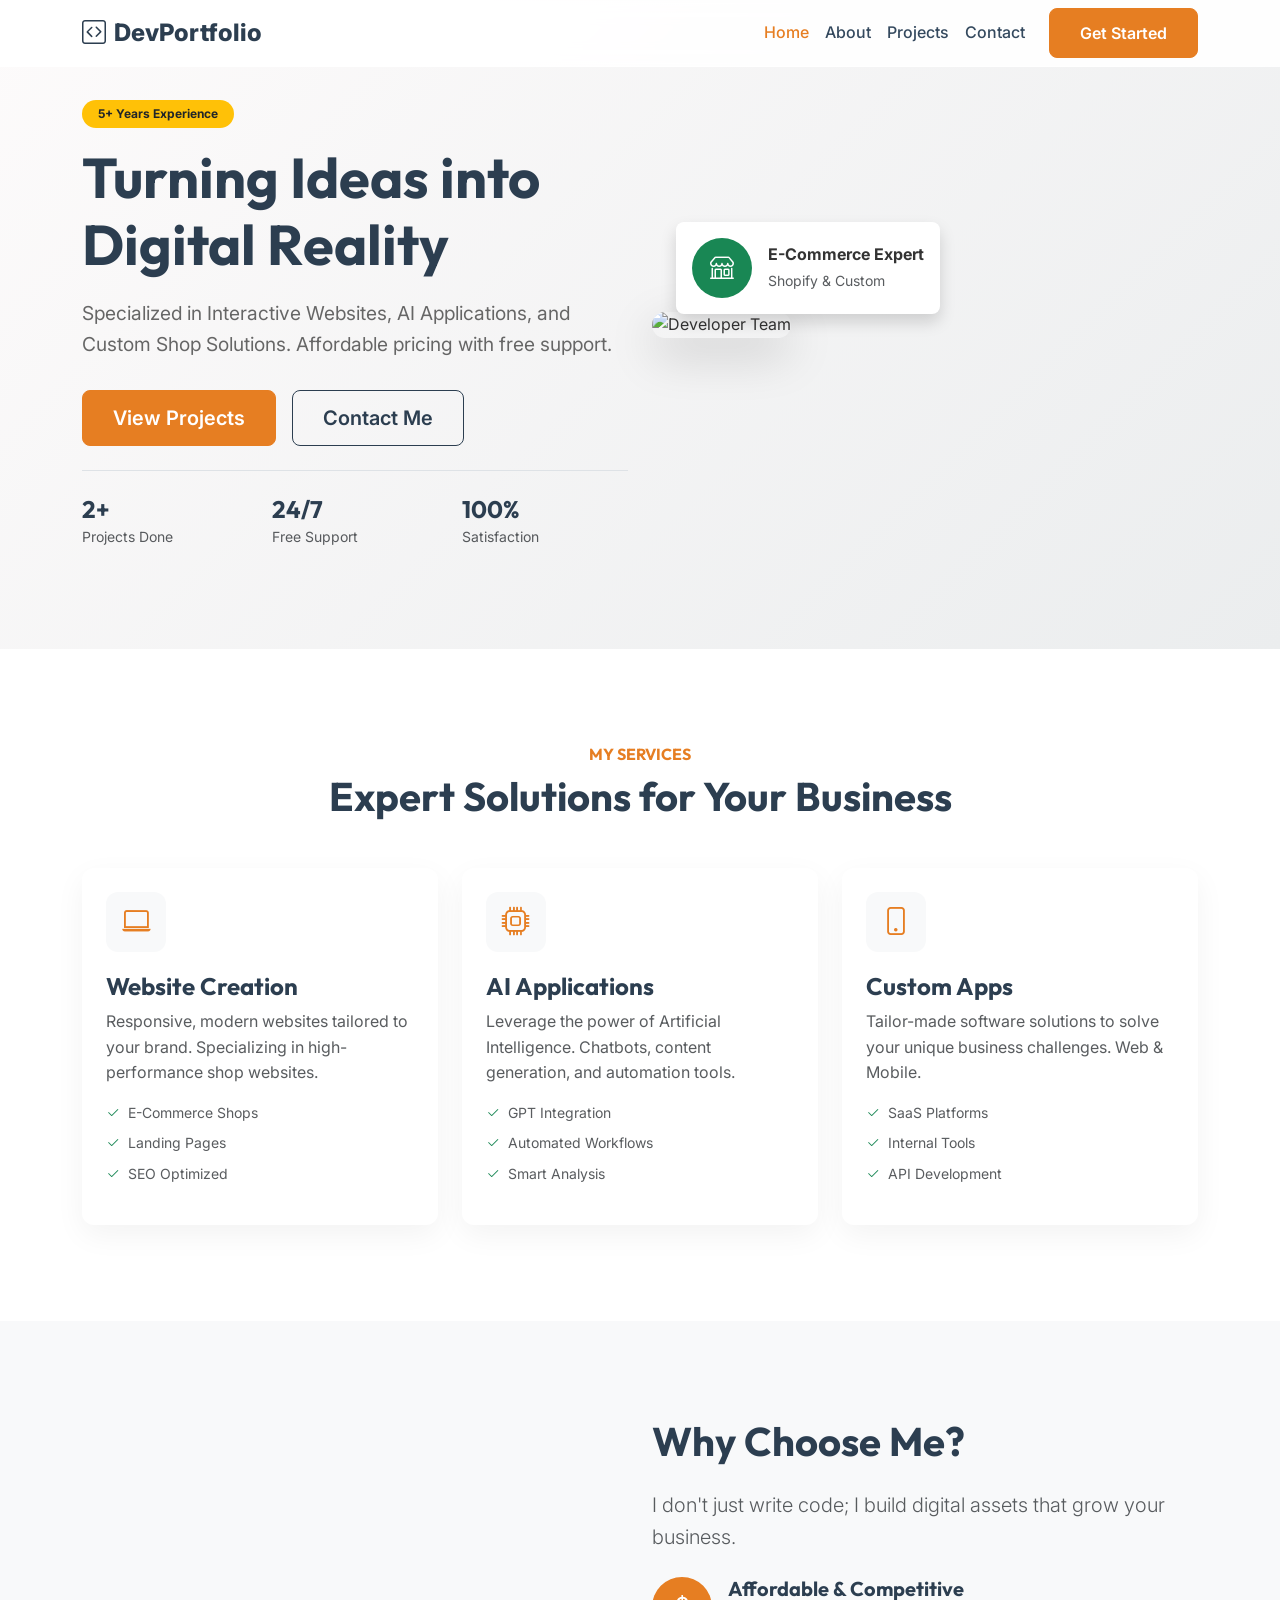
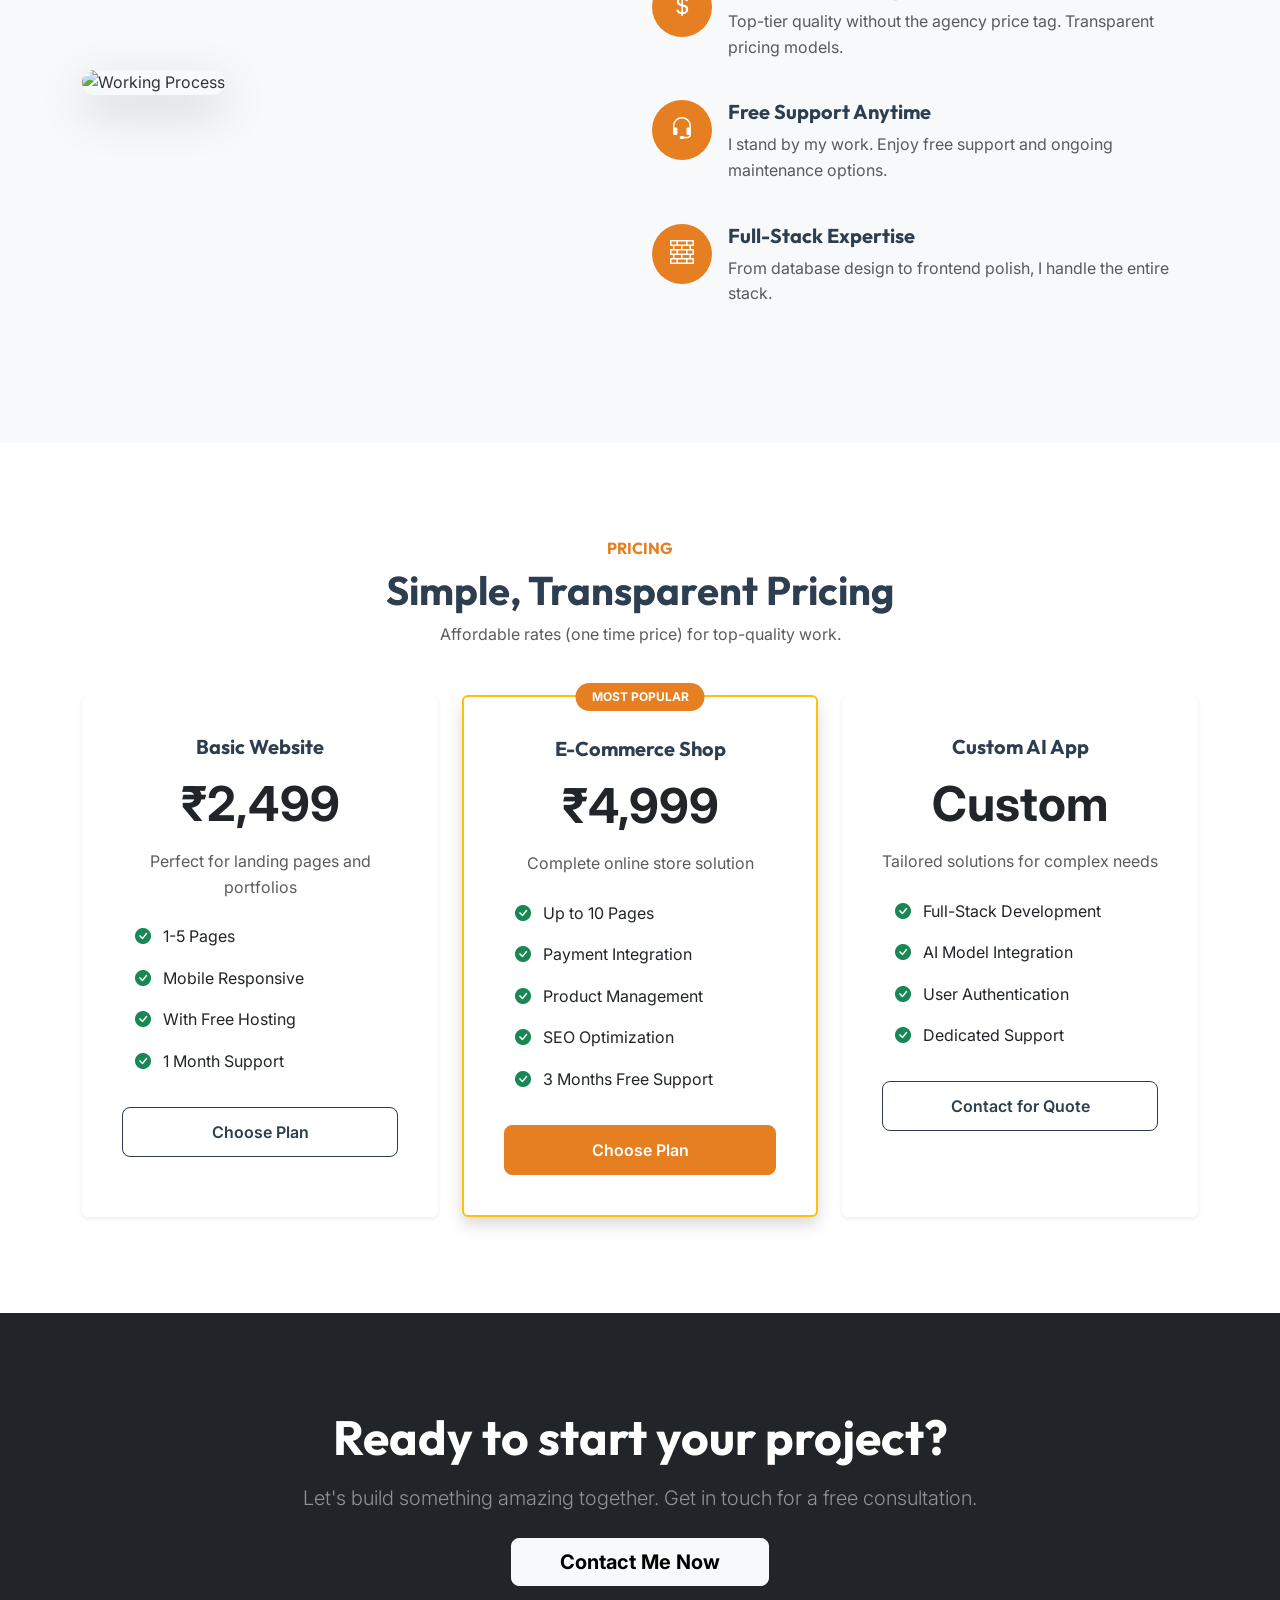
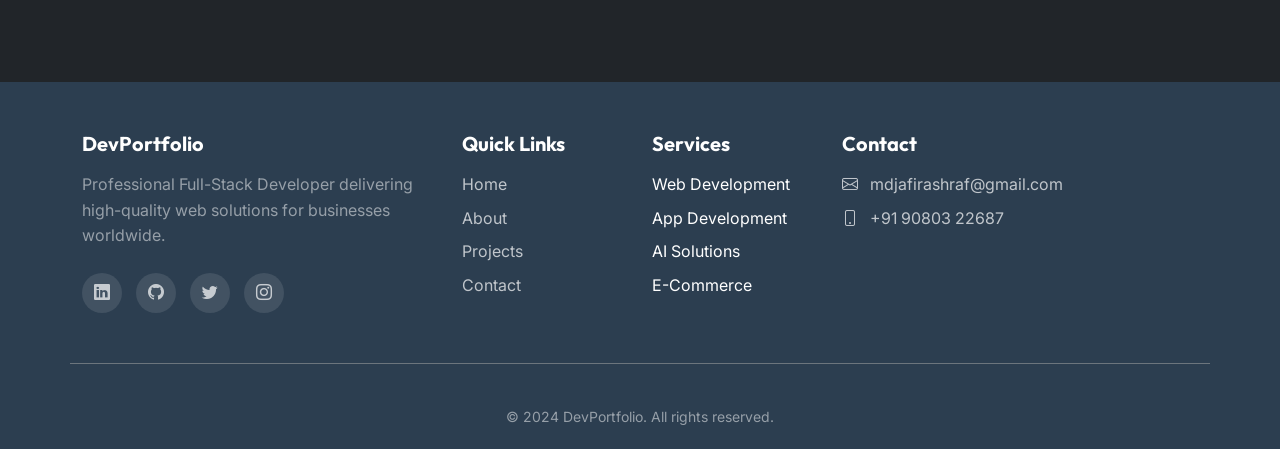
==== index.html @ d004e0f0 "update details" ====
<!DOCTYPE html>
<html lang="en">
<head>
    <meta charset="UTF-8">
    <meta name="viewport" content="width=device-width, initial-scale=1.0">
    <title>Portfolio | Full-Stack Developer</title>
    <meta name="description" content="Professional Full-Stack Developer offering Website Creation, AI Applications, and Custom App solutions.">
    <!-- Google Fonts -->
    <link rel="preconnect" href="https://fonts.googleapis.com">
    <link rel="preconnect" href="https://fonts.gstatic.com" crossorigin>
    <link href="https://fonts.googleapis.com/css2?family=Inter:wght@400;500;600&family=Outfit:wght@500;700;800&display=swap" rel="stylesheet">
    <!-- Bootstrap CSS -->
    <link href="https://cdn.jsdelivr.net/npm/bootstrap@5.3.0/dist/css/bootstrap.min.css" rel="stylesheet">
    <!-- AOS CSS -->
    <link href="https://unpkg.com/aos@2.3.1/dist/aos.css" rel="stylesheet">
    <!-- Bootstrap Icons -->
    <link rel="stylesheet" href="https://cdn.jsdelivr.net/npm/bootstrap-icons@1.10.0/font/bootstrap-icons.css">
    <!-- Custom CSS -->
    <link rel="stylesheet" href="assets/css/style.css">
</head>
<body>

    <!-- Navigation -->
    <nav class="navbar navbar-expand-lg fixed-top">
        <div class="container">
            <a class="navbar-brand" href="index.html">
                <i class="bi bi-code-square me-2"></i>DevPortfolio
            </a>
            <button class="navbar-toggler" type="button" data-bs-toggle="collapse" data-bs-target="#navbarNav">
                <span class="navbar-toggler-icon"></span>
            </button>
            <div class="collapse navbar-collapse" id="navbarNav">
                <ul class="navbar-nav ms-auto">
                    <li class="nav-item"><a class="nav-link active" href="index.html">Home</a></li>
                    <li class="nav-item"><a class="nav-link" href="about.html">About</a></li>
                    <li class="nav-item"><a class="nav-link" href="projects.html">Projects</a></li>
                    <li class="nav-item"><a class="nav-link" href="contact.html">Contact</a></li>
                </ul>
                <a href="contact.html" class="btn btn-primary ms-lg-3">Get Started</a>
            </div>
        </div>
    </nav>

    <!-- Hero Section -->
    <section class="hero-section d-flex align-items-center">
        <div class="container">
            <div class="row align-items-center">
                <div class="col-lg-6" data-aos="fade-right">
                    <span class="badge bg-warning text-dark mb-3 px-3 py-2 rounded-pill">5+ Years Experience</span>
                    <h1 class="hero-title">Turning Ideas into Digital Reality</h1>
                    <p class="hero-subtitle">Specialized in Interactive Websites, AI Applications, and Custom Shop Solutions. Affordable pricing with free support.</p>
                    <div class="d-flex gap-3">
                        <a href="projects.html" class="btn btn-primary btn-lg">View Projects</a>
                        <a href="contact.html" class="btn btn-outline-primary btn-lg">Contact Me</a>
                    </div>
                    <div class="mt-4 pt-4 border-top">
                        <div class="row">
                            <div class="col-4">
                                <h4 class="fw-bold mb-0">2+</h4>
                                <small class="text-muted">Projects Done</small>
                            </div>
                            <div class="col-4">
                                <h4 class="fw-bold mb-0">24/7</h4>
                                <small class="text-muted">Free Support</small>
                            </div>
                            <div class="col-4">
                                <h4 class="fw-bold mb-0">100%</h4>
                                <small class="text-muted">Satisfaction</small>
                            </div>
                        </div>
                    </div>
                </div>
                <div class="col-lg-6 mt-lg-0 mt-5" data-aos="fade-left">
                    <div class="position-relative">
                        <!-- Abstract placeholder or relevant image -->
                        <img src="https://images.unsplash.com/photo-1522071820081-009f0129c71c?auto=format&fit=crop&w=800&q=80" alt="Developer Team" class="img-fluid rounded-4 shadow-lg">
                        <div class="position-absolute bottom-0 start-0 bg-white p-3 rounded-3 shadow m-4" data-aos="zoom-in" data-aos-delay="200">
                            <div class="d-flex align-items-center">
                                <div class="bg-success bg-opacity-30 feature-icon text-primary me-3">
                                   <i class="bi bi-shop text-white fs-4"></i>
                                </div>
                                <div>
                                    <p class="mb-0 fw-bold">E-Commerce Expert</p>
                                    <small class="text-muted">Shopify & Custom</small>
                                </div>
                            </div>
                        </div>
                    </div>
                </div>
            </div>
        </div>
    </section>

    <!-- Services Section -->
    <section class="py-5" id="services">
        <div class="container py-5">
            <div class="text-center mb-5" data-aos="fade-up">
                <h6 class="text-warning fw-bold text-uppercase">My Services</h6>
                <h2 class="display-6 fw-bold">Expert Solutions for Your Business</h2>
            </div>
            <div class="row g-4">
                <div class="col-md-4" data-aos="fade-up" data-aos-delay="100">
                    <div class="service-card p-4">
                        <div class="icon-box">
                            <i class="bi bi-laptop fs-3"></i>
                        </div>
                        <h4>Website Creation</h4>
                        <p class="text-muted">Responsive, modern websites tailored to your brand. Specializing in high-performance shop websites.</p>
                        <ul class="list-unstyled text-muted small">
                            <li class="mb-2"><i class="bi bi-check2 text-success me-2"></i>E-Commerce Shops</li>
                            <li class="mb-2"><i class="bi bi-check2 text-success me-2"></i>Landing Pages</li>
                            <li class="mb-2"><i class="bi bi-check2 text-success me-2"></i>SEO Optimized</li>
                        </ul>
                    </div>
                </div>
                <div class="col-md-4" data-aos="fade-up" data-aos-delay="200">
                    <div class="service-card p-4">
                        <div class="icon-box">
                            <i class="bi bi-cpu fs-3"></i>
                        </div>
                        <h4>AI Applications</h4>
                        <p class="text-muted">Leverage the power of Artificial Intelligence. Chatbots, content generation, and automation tools.</p>
                        <ul class="list-unstyled text-muted small">
                            <li class="mb-2"><i class="bi bi-check2 text-success me-2"></i>GPT Integration</li>
                            <li class="mb-2"><i class="bi bi-check2 text-success me-2"></i>Automated Workflows</li>
                            <li class="mb-2"><i class="bi bi-check2 text-success me-2"></i>Smart Analysis</li>
                        </ul>
                    </div>
                </div>
                <div class="col-md-4" data-aos="fade-up" data-aos-delay="300">
                    <div class="service-card p-4">
                        <div class="icon-box">
                            <i class="bi bi-phone fs-3"></i>
                        </div>
                        <h4>Custom Apps</h4>
                        <p class="text-muted">Tailor-made software solutions to solve your unique business challenges. Web & Mobile.</p>
                        <ul class="list-unstyled text-muted small">
                            <li class="mb-2"><i class="bi bi-check2 text-success me-2"></i>SaaS Platforms</li>
                            <li class="mb-2"><i class="bi bi-check2 text-success me-2"></i>Internal Tools</li>
                            <li class="mb-2"><i class="bi bi-check2 text-success me-2"></i>API Development</li>
                        </ul>
                    </div>
                </div>
            </div>
        </div>
    </section>

    <!-- Detailed Content / "More" Section -->
    <section class="py-5 bg-light">
        <div class="container py-5">
            <div class="row align-items-center">
                <div class="col-lg-6 order-lg-2" data-aos="fade-left">
                     <h2 class="display-6 fw-bold mb-4">Why Choose Me?</h2>
                     <p class="lead text-muted mb-4">I don't just write code; I build digital assets that grow your business.</p>
                     
                     <div class="d-flex mb-4">
                            <div class="me-3">
                                <div class="bg-primary bg-opacity-10 feature-icon text-white">
                                   <i class="bi bi-currency-dollar fs-4"></i>
                                </div>
                            </div>
                         <div>
                             <h5>Affordable & Competitive</h5>
                             <p class="text-muted">Top-tier quality without the agency price tag. Transparent pricing models.</p>
                         </div>
                     </div>
                     
                     <div class="d-flex mb-4">
                            <div class="me-3">
                                <div class="bg-primary bg-opacity-10 feature-icon text-white">
                                   <i class="bi bi-headset fs-4"></i>
                                </div>
                            </div>
                         <div>
                             <h5>Free Support Anytime</h5>
                             <p class="text-muted">I stand by my work. Enjoy free support and ongoing maintenance options.</p>
                         </div>
                     </div>

                     <div class="d-flex mb-4">
                            <div class="me-3">
                                <div class="bg-primary bg-opacity-10 feature-icon text-white">
                                   <i class="bi bi-bricks fs-4"></i>
                                </div>
                            </div>
                         <div>
                             <h5>Full-Stack Expertise</h5>
                             <p class="text-muted">From database design to frontend polish, I handle the entire stack.</p>
                         </div>
                     </div>
                </div>
                <div class="col-lg-6 order-lg-1 mb-5 mb-lg-0" data-aos="fade-right">
                    <img src="https://images.unsplash.com/photo-1522202176988-66273c2fd55f?auto=format&fit=crop&w=800&q=80" alt="Working Process" class="img-fluid rounded-4 shadow-lg">
                </div>
            </div>
        </div>
    </section>

    <!-- Pricing Section (Moved from Projects) -->
    <section class="py-5 bg-white">
        <div class="container py-5">
            <div class="text-center mb-5" data-aos="fade-up">
                <h6 class="text-warning fw-bold text-uppercase">Pricing</h6>
                <h2 class="display-6 fw-bold">Simple, Transparent Pricing</h2>
                <p class="text-muted">Affordable rates (one time price) for top-quality work.</p>
            </div>
            <div class="row g-4 justify-content-center">
                <!-- Plan 1 -->
                <div class="col-lg-4 col-md-6" data-aos="fade-up" data-aos-delay="100">
                    <div class="card border-0 shadow-sm h-100 p-4">
                        <div class="card-body text-center">
                            <h5 class="fw-bold">Basic Website</h5>
                            <div class="display-5 fw-bold my-3">₹2,499</div>
                            <p class="text-muted mb-4">Perfect for landing pages and portfolios</p>
                            <ul class="list-unstyled text-start mx-auto" style="max-width: 250px;">
                                <li class="mb-3"><i class="bi bi-check-circle-fill text-success me-2"></i> 1-5 Pages</li>
                                <li class="mb-3"><i class="bi bi-check-circle-fill text-success me-2"></i> Mobile Responsive</li>
                                <li class="mb-3"><i class="bi bi-check-circle-fill text-success me-2"></i> With Free Hosting</li>
                                <li class="mb-3"><i class="bi bi-check-circle-fill text-success me-2"></i> 1 Month Support</li>
                            </ul>
                            <a href="contact.html" class="btn btn-outline-primary w-100 mt-3">Choose Plan</a>
                        </div>
                    </div>
                </div>
                <!-- Plan 2 -->
                <div class="col-lg-4 col-md-6" data-aos="fade-up" data-aos-delay="200">
                    <div class="card border-warning border-2 shadow h-100 p-4 position-relative">
                        <span class="position-absolute top-0 start-50 translate-middle badge rounded-pill bg-primary px-3 py-2">MOST POPULAR</span>
                        <div class="card-body text-center">
                            <h5 class="fw-bold">E-Commerce Shop</h5>
                            <div class="display-5 fw-bold my-3">₹4,999</div>
                            <p class="text-muted mb-4">Complete online store solution</p>
                            <ul class="list-unstyled text-start mx-auto" style="max-width: 250px;">
                                <li class="mb-3"><i class="bi bi-check-circle-fill text-success me-2"></i> Up to 10 Pages</li>
                                <li class="mb-3"><i class="bi bi-check-circle-fill text-success me-2"></i> Payment Integration</li>
                                <li class="mb-3"><i class="bi bi-check-circle-fill text-success me-2"></i> Product Management</li>
                                <li class="mb-3"><i class="bi bi-check-circle-fill text-success me-2"></i> SEO Optimization</li>
                                <li class="mb-3"><i class="bi bi-check-circle-fill text-success me-2"></i> 3 Months Free Support</li>
                            </ul>
                            <a href="contact.html" class="btn btn-primary w-100 mt-3">Choose Plan</a>
                        </div>
                    </div>
                </div>
                <!-- Plan 3 -->
                <div class="col-lg-4 col-md-6" data-aos="fade-up" data-aos-delay="300">
                    <div class="card border-0 shadow-sm h-100 p-4">
                         <div class="card-body text-center">
                            <h5 class="fw-bold">Custom AI App</h5>
                            <div class="display-5 fw-bold my-3">Custom</div>
                            <p class="text-muted mb-4">Tailored solutions for complex needs</p>
                            <ul class="list-unstyled text-start mx-auto" style="max-width: 250px;">
                                <li class="mb-3"><i class="bi bi-check-circle-fill text-success me-2"></i> Full-Stack Development</li>
                                <li class="mb-3"><i class="bi bi-check-circle-fill text-success me-2"></i> AI Model Integration</li>
                                <li class="mb-3"><i class="bi bi-check-circle-fill text-success me-2"></i> User Authentication</li>
                                <li class="mb-3"><i class="bi bi-check-circle-fill text-success me-2"></i> Dedicated Support</li>
                            </ul>
                            <a href="contact.html" class="btn btn-outline-primary w-100 mt-3">Contact for Quote</a>
                        </div>
                    </div>
                </div>
            </div>
        </div>
    </section>

    <!-- Call to Action -->
    <section class="py-5 bg-dark text-white text-center">
        <div class="container py-5">
            <div>
                <h2 class="display-5 fw-bold mb-3 text-white">Ready to start your project?</h2>
                <p class="lead mb-4 text-white-50">Let's build something amazing together. Get in touch for a free consultation.</p>
                <a href="contact.html" class="btn btn-light btn-lg fw-bold px-5">Contact Me Now</a>
            </div>
        </div>
    </section>

    <!-- Footer -->
    <footer>
        <div class="container">
            <div class="row gy-4 border-bottom border-secondary pb-5 mb-4">
                <div class="col-lg-4 col-md-6">
                    <h5 class="mb-3">DevPortfolio</h5>
                    <p class="text-white-50">Professional Full-Stack Developer delivering high-quality web solutions for businesses worldwide.</p>
                    <div class="social-links mt-4">
                        <a href="#"><i class="bi bi-linkedin"></i></a>
                        <a href="#"><i class="bi bi-github"></i></a>
                        <a href="#"><i class="bi bi-twitter"></i></a>
                        <a href="#"><i class="bi bi-instagram"></i></a>
                    </div>
                </div>
                <div class="col-lg-2 col-md-6">
                    <h5 class="mb-3">Quick Links</h5>
                    <ul class="list-unstyled">
                        <li class="mb-2"><a href="index.html">Home</a></li>
                        <li class="mb-2"><a href="about.html">About</a></li>
                        <li class="mb-2"><a href="projects.html">Projects</a></li>
                        <li class="mb-2"><a href="contact.html">Contact</a></li>
                    </ul>
                </div>
                <div class="col-lg-2 col-md-6">
                    <h5 class="mb-3">Services</h5>
                    <ul class="list-unstyled">
                        <li class="mb-2">Web Development</li>
                        <li class="mb-2">App Development</li>
                        <li class="mb-2">AI Solutions</li>
                        <li class="mb-2">E-Commerce</li>
                    </ul>
                </div>
                <div class="col-lg-4 col-md-6">
                    <h5 class="mb-3">Contact</h5>
                    <ul class="list-unstyled text-white-50">
                        <li class="mb-2"><a href="mailto:mdjafirashraf@gmail.com"><i class="bi bi-envelope me-2"></i> mdjafirashraf@gmail.com</a></li>
                        <li class="mb-2">
                            <a href="https://wa.me/+919080322687?text=Hi!%20I'd%20like%20to%20request%20a%20quote%20for%20a%20new%20business%20website.%20Please%20let%20me%20know%20what%20information%20you%20need%20from%20my%20side." target="_blank">
                            <i class="bi bi-phone me-2"></i> +91 90803 22687</a>
                        </li>
                    </ul>
                </div>
            </div>
            <div class="text-center text-white-50 pt-3">
                <small>&copy; 2024 DevPortfolio. All rights reserved.</small>
            </div>
        </div>
    </footer>

    <!-- Bootstrap Bundle with Popper -->
    <script src="https://cdn.jsdelivr.net/npm/bootstrap@5.3.0/dist/js/bootstrap.bundle.min.js"></script>
    <!-- AOS JS -->
    <script src="https://unpkg.com/aos@2.3.1/dist/aos.js"></script>
    <!-- Main JS -->
    <script src="assets/js/main.js"></script>
</body>
</html>
---- assets/css/style.css ----
/* Main CSS File */
:root {
    --primary-color: #2c3e50; /* Deep Navy */
    --secondary-color: #34495e; /* Lighter Navy */
    --accent-color: #e67e22; /* Vibrant Orange for CTA */
    --light-bg: #f8f9fa;
    --text-color: #333;
    --glass-bg: rgba(255, 255, 255, 0.9);
    --glass-border: 1px solid rgba(255, 255, 255, 0.3);
}

body {
    font-family: 'Inter', sans-serif;
    color: var(--text-color);
    line-height: 1.6;
}

h1, h2, h3, h4, h5, h6 {
    font-family: 'Outfit', sans-serif;
    font-weight: 700;
    color: var(--primary-color);
}

.text-warning {
    color: var(--accent-color) !important;
}

.bg-primary {
    background-color: var(--accent-color) !important;
}

/* Navbar */
.navbar {
    background-color: var(--glass-bg);
    backdrop-filter: blur(10px);
    border-bottom: var(--glass-border);
    transition: all 0.3s ease;
}

.navbar-brand {
    font-weight: 800;
    color: var(--primary-color) !important;
    font-size: 1.5rem;
}

.nav-link {
    font-weight: 500;
    color: var(--secondary-color) !important;
    transition: color 0.3s;
}

.nav-link:hover, .nav-link.active {
    color: var(--accent-color) !important;
}

/* Hero Section */
.hero-section {
    padding: 100px 0;
    background: linear-gradient(135deg, #fdfbfb 0%, #ebedee 100%);
    position: relative;
    overflow: hidden;
}

.hero-title {
    font-size: 3.5rem;
    line-height: 1.2;
    margin-bottom: 20px;
}

.hero-subtitle {
    font-size: 1.2rem;
    color: #666;
    margin-bottom: 30px;
}

.btn-primary {
    background-color: var(--accent-color);
    border-color: var(--accent-color);
    padding: 12px 30px;
    font-weight: 600;
    border-radius: 8px;
    transition: all 0.3s;
}

.btn-primary:hover {
    background-color: #d35400;
    border-color: #d35400;
    transform: translateY(-2px);
}

.btn-outline-primary {
    color: var(--primary-color);
    border-color: var(--primary-color);
    padding: 12px 30px;
    font-weight: 600;
    border-radius: 8px;
}

.btn-outline-primary:hover {
    background-color: var(--primary-color);
    color: #fff;
}

/* Cards & Services */
.service-card {
    background: white;
    border: none;
    border-radius: 12px;
    padding: 30px;
    box-shadow: 0 10px 30px rgba(0,0,0,0.05);
    transition: transform 0.3s, box-shadow 0.3s;
    height: 100%;
}

.service-card:hover {
    transform: translateY(-5px);
    box-shadow: 0 15px 35px rgba(0,0,0,0.1);
}

.icon-box {
    width: 60px;
    height: 60px;
    background: var(--light-bg);
    border-radius: 12px;
    display: flex;
    align-items: center;
    justify-content: center;
    margin-bottom: 20px;
    font-size: 1.5rem;
    color: var(--accent-color);
}

/* Feature Icons (Fixed Circles) */
.feature-icon {
    width: 60px;
    height: 60px;
    display: flex;
    align-items: center;
    justify-content: center;
    border-radius: 50% !important; /* Force circle */
    flex-shrink: 0; /* Prevent shrinking in flex container */
}

/* Custom Primary BG */
.bg-theme-primary {
    background-color: var(--primary-color) !important;
}

/* About Section */
.profile-img-container {
    position: relative;
    padding: 20px;
}

.profile-img {
    border-radius: 20px;
    box-shadow: 0 20px 40px rgba(0,0,0,0.1);
}

.timeline-item {
    border-left: 2px solid var(--accent-color);
    padding-left: 20px;
    margin-bottom: 30px;
    position: relative;
}

.timeline-item::before {
    content: '';
    width: 12px;
    height: 12px;
    background: var(--accent-color);
    border-radius: 50%;
    position: absolute;
    left: -7px;
    top: 5px;
}

/* Footer */
footer {
    background-color: var(--primary-color);
    color: white;
    padding: 50px 0 20px;
}

footer h5 {
    color: white;
}

footer a {
    color: rgba(255,255,255,0.7);
    text-decoration: none;
    transition: color 0.3s;
}

footer a:hover {
    color: var(--accent-color);
}

.social-links a {
    display: inline-flex;
    align-items: center;
    justify-content: center;
    width: 40px;
    height: 40px;
    background: rgba(255,255,255,0.1);
    border-radius: 50%;
    margin-right: 10px;
    transition: background 0.3s;
}

.social-links a:hover {
    background: var(--accent-color);
    color: white;
}
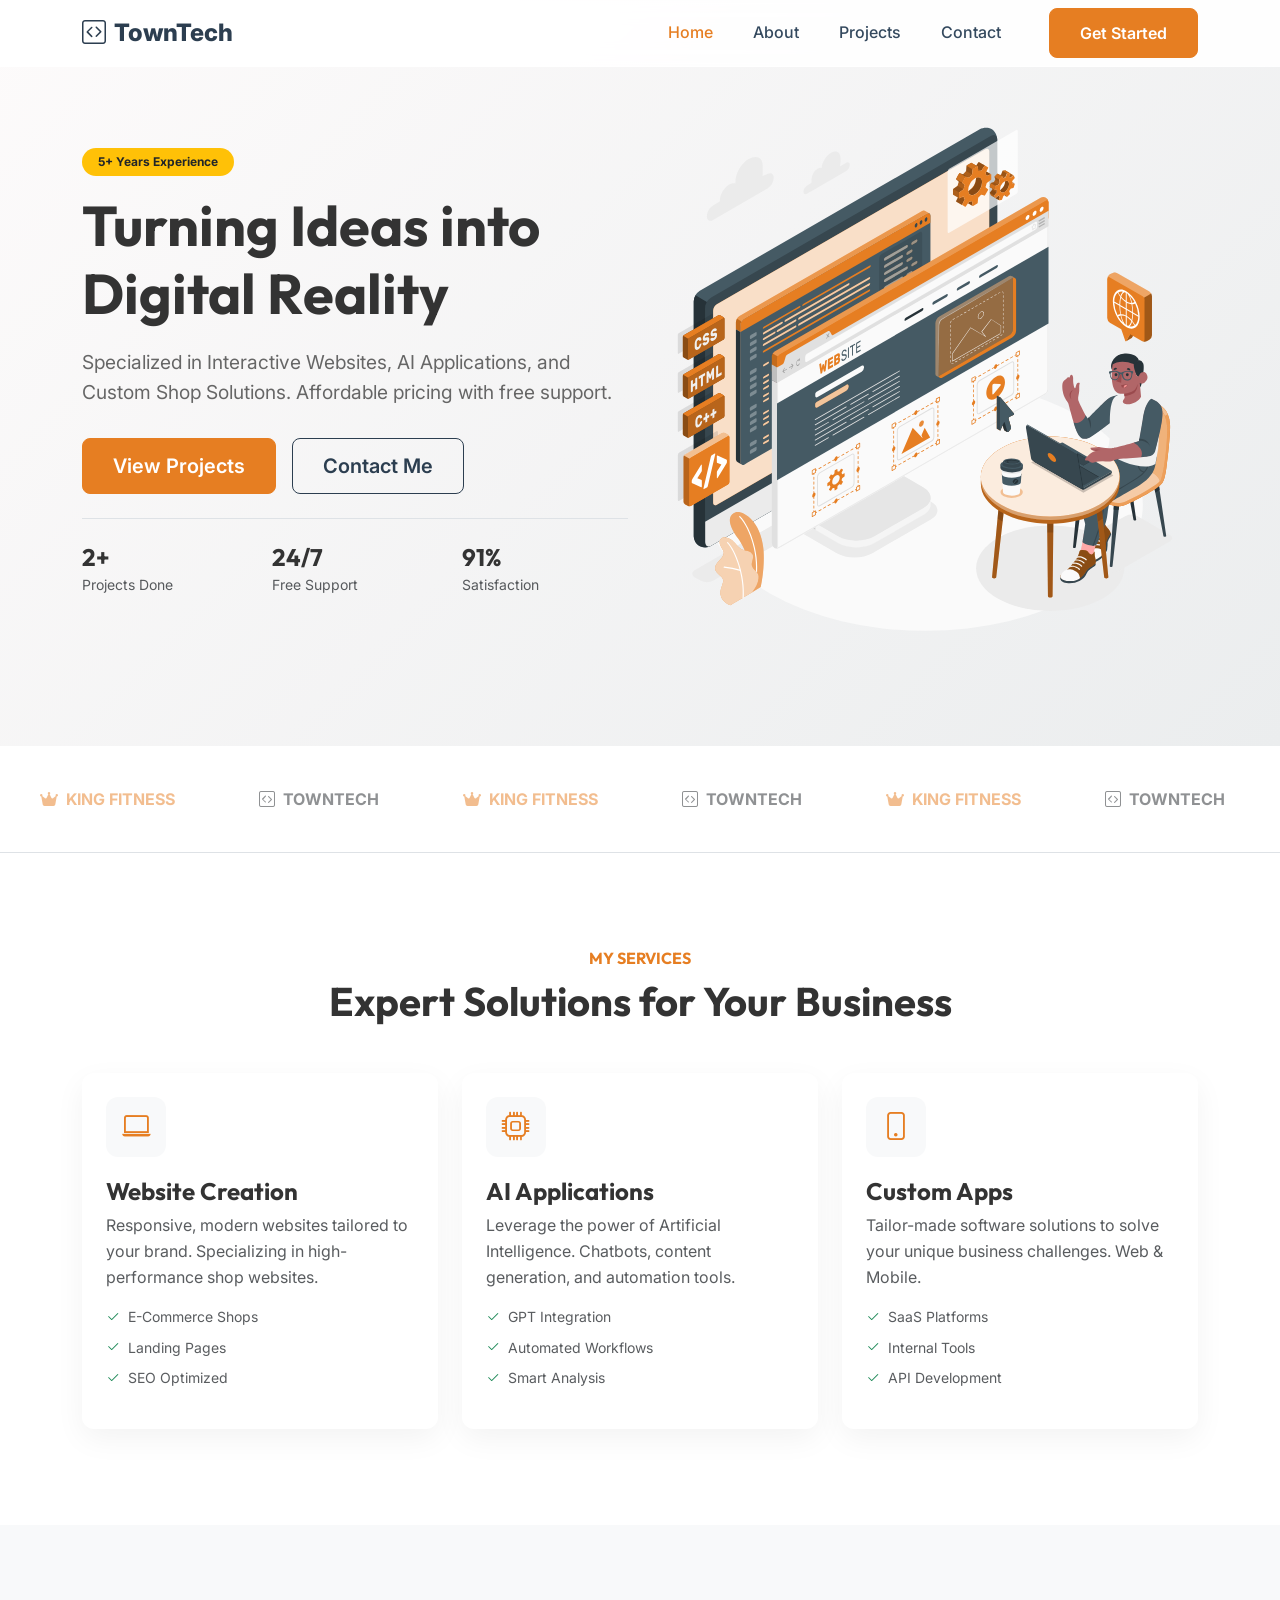
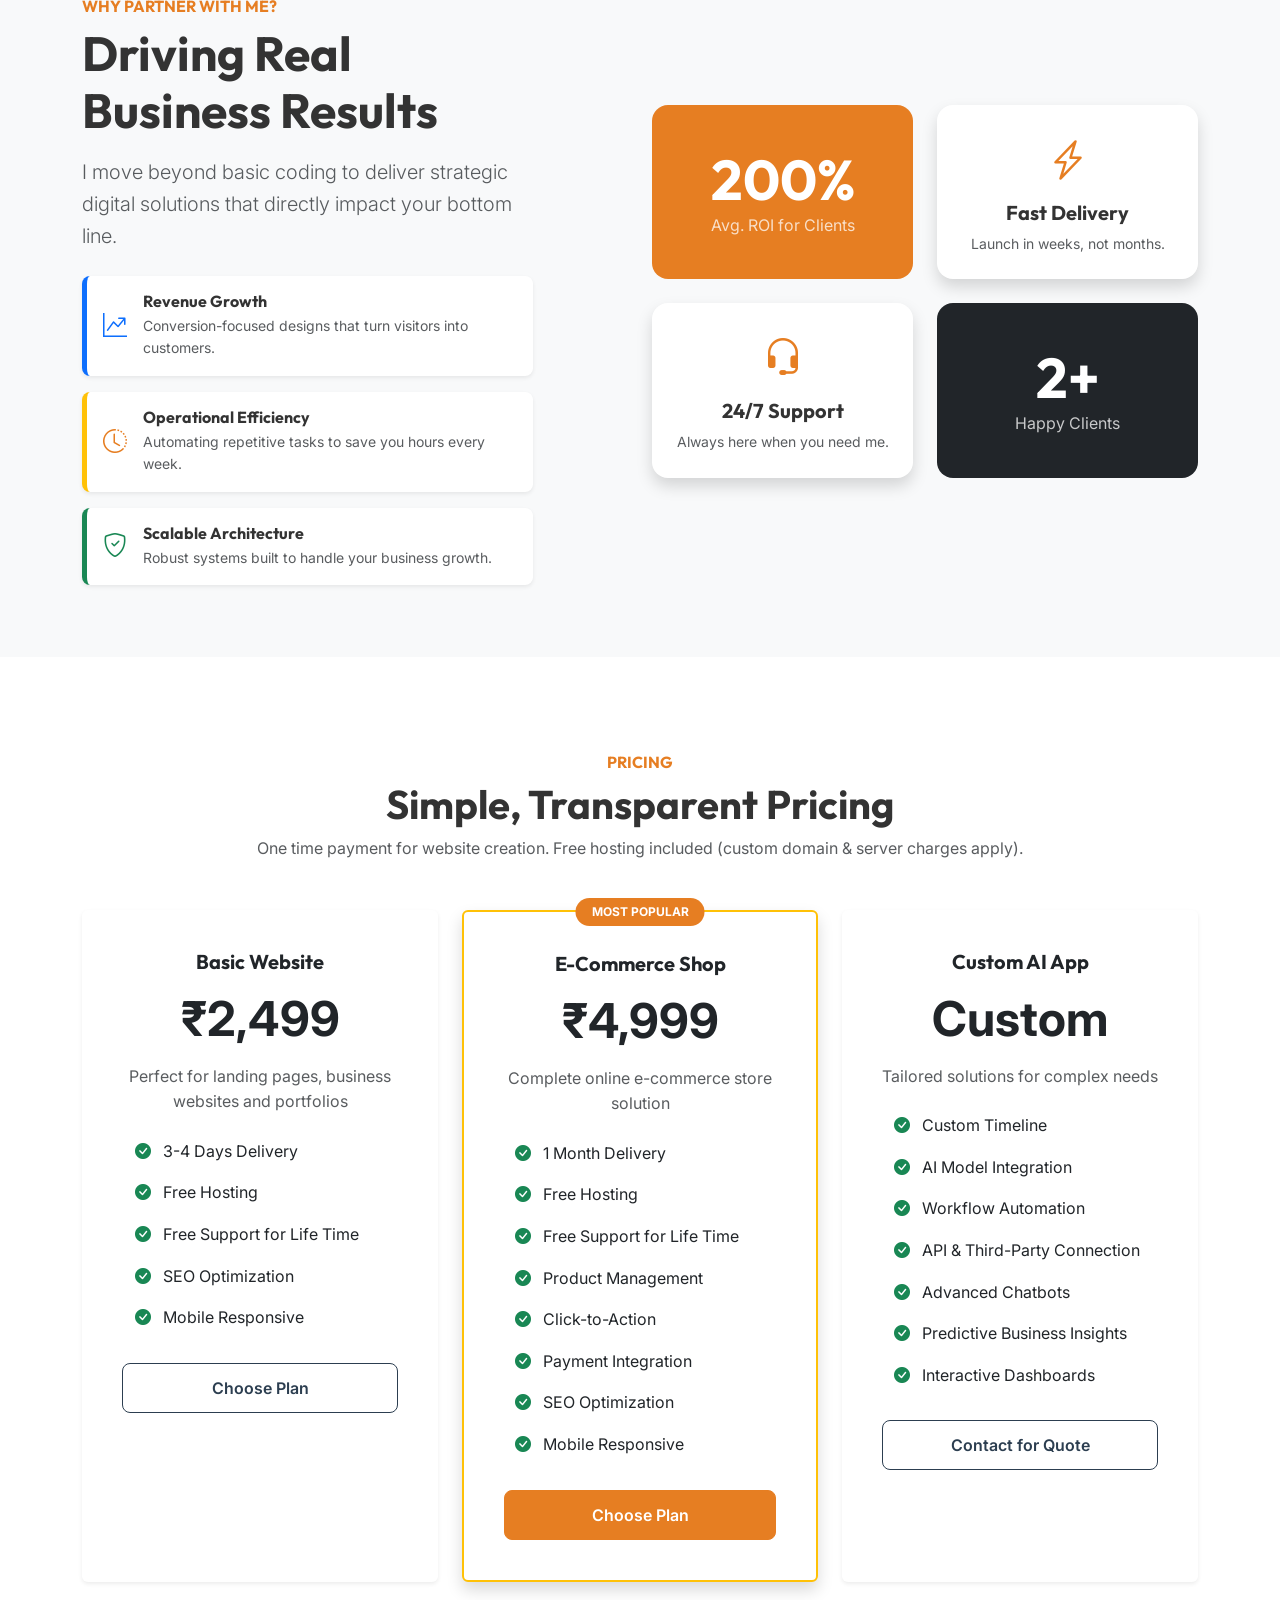
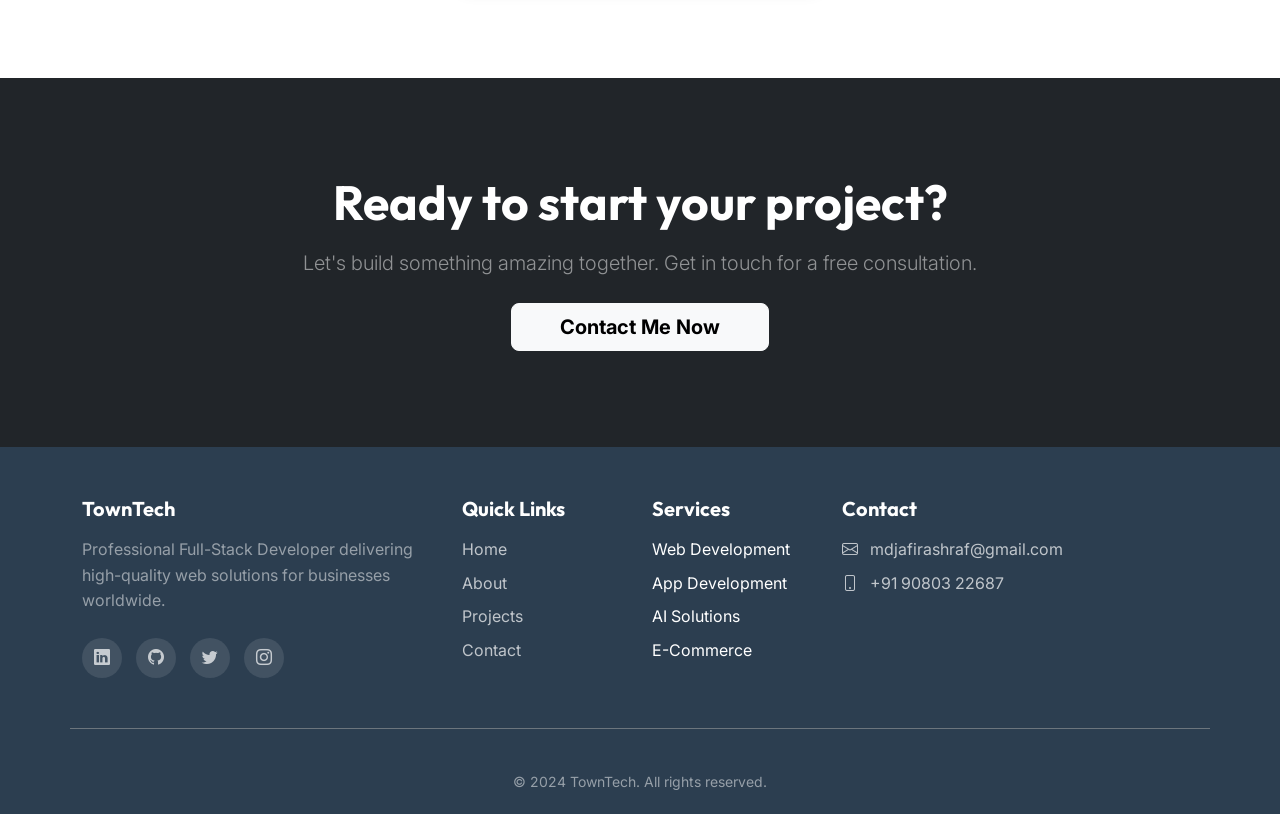
==== commit 317f0fb4: "Implement custom styling and scripting, update homepage layout with new sections and images, and adj" ====
--- a/index.html
+++ b/index.html
@@ -1,40 +1,53 @@
 <!DOCTYPE html>
 <html lang="en">
+
 <head>
-    <meta charset="UTF-8">
-    <meta name="viewport" content="width=device-width, initial-scale=1.0">
+    <meta charset="UTF-8" />
+    <meta name="viewport" content="width=device-width, initial-scale=1.0" />
     <title>Portfolio | Full-Stack Developer</title>
-    <meta name="description" content="Professional Full-Stack Developer offering Website Creation, AI Applications, and Custom App solutions.">
+    <meta name="description"
+        content="Professional Full-Stack Developer offering Website Creation, AI Applications, and Custom App solutions." />
     <!-- Google Fonts -->
-    <link rel="preconnect" href="https://fonts.googleapis.com">
-    <link rel="preconnect" href="https://fonts.gstatic.com" crossorigin>
-    <link href="https://fonts.googleapis.com/css2?family=Inter:wght@400;500;600&family=Outfit:wght@500;700;800&display=swap" rel="stylesheet">
+    <link rel="preconnect" href="https://fonts.googleapis.com" />
+    <link rel="preconnect" href="https://fonts.gstatic.com" crossorigin />
+    <link
+        href="https://fonts.googleapis.com/css2?family=Inter:wght@400;500;600&family=Outfit:wght@500;700;800&display=swap"
+        rel="stylesheet" />
     <!-- Bootstrap CSS -->
-    <link href="https://cdn.jsdelivr.net/npm/bootstrap@5.3.0/dist/css/bootstrap.min.css" rel="stylesheet">
+    <link href="https://cdn.jsdelivr.net/npm/bootstrap@5.3.0/dist/css/bootstrap.min.css" rel="stylesheet" />
     <!-- AOS CSS -->
-    <link href="https://unpkg.com/aos@2.3.1/dist/aos.css" rel="stylesheet">
+    <link href="https://unpkg.com/aos@2.3.1/dist/aos.css" rel="stylesheet" />
     <!-- Bootstrap Icons -->
-    <link rel="stylesheet" href="https://cdn.jsdelivr.net/npm/bootstrap-icons@1.10.0/font/bootstrap-icons.css">
+    <link rel="stylesheet" href="https://cdn.jsdelivr.net/npm/bootstrap-icons@1.10.0/font/bootstrap-icons.css" />
+    <link rel="stylesheet" href="https://cdnjs.cloudflare.com/ajax/libs/font-awesome/6.4.2/css/all.min.css">
     <!-- Custom CSS -->
-    <link rel="stylesheet" href="assets/css/style.css">
+    <link rel="stylesheet" href="assets/css/style.css" />
 </head>
+
 <body>
-
     <!-- Navigation -->
     <nav class="navbar navbar-expand-lg fixed-top">
         <div class="container">
-            <a class="navbar-brand" href="index.html">
-                <i class="bi bi-code-square me-2"></i>DevPortfolio
+            <a class="navbar-brand" href="/">
+                <i class="bi bi-code-square me-2"></i>TownTech
             </a>
             <button class="navbar-toggler" type="button" data-bs-toggle="collapse" data-bs-target="#navbarNav">
                 <span class="navbar-toggler-icon"></span>
             </button>
             <div class="collapse navbar-collapse" id="navbarNav">
                 <ul class="navbar-nav ms-auto">
-                    <li class="nav-item"><a class="nav-link active" href="index.html">Home</a></li>
-                    <li class="nav-item"><a class="nav-link" href="about.html">About</a></li>
-                    <li class="nav-item"><a class="nav-link" href="projects.html">Projects</a></li>
-                    <li class="nav-item"><a class="nav-link" href="contact.html">Contact</a></li>
+                    <li class="nav-item me-4">
+                        <a class="nav-link active" href="/">Home</a>
+                    </li>
+                    <li class="nav-item me-4">
+                        <a class="nav-link" href="about.html">About</a>
+                    </li>
+                    <li class="nav-item me-4">
+                        <a class="nav-link" href="projects.html">Projects</a>
+                    </li>
+                    <li class="nav-item me-4">
+                        <a class="nav-link" href="contact.html">Contact</a>
+                    </li>
                 </ul>
                 <a href="contact.html" class="btn btn-primary ms-lg-3">Get Started</a>
             </div>
@@ -48,7 +61,10 @@
                 <div class="col-lg-6" data-aos="fade-right">
                     <span class="badge bg-warning text-dark mb-3 px-3 py-2 rounded-pill">5+ Years Experience</span>
                     <h1 class="hero-title">Turning Ideas into Digital Reality</h1>
-                    <p class="hero-subtitle">Specialized in Interactive Websites, AI Applications, and Custom Shop Solutions. Affordable pricing with free support.</p>
+                    <p class="hero-subtitle">
+                        Specialized in Interactive Websites, AI Applications, and Custom
+                        Shop Solutions. Affordable pricing with free support.
+                    </p>
                     <div class="d-flex gap-3">
                         <a href="projects.html" class="btn btn-primary btn-lg">View Projects</a>
                         <a href="contact.html" class="btn btn-outline-primary btn-lg">Contact Me</a>
@@ -56,15 +72,21 @@
                     <div class="mt-4 pt-4 border-top">
                         <div class="row">
                             <div class="col-4">
-                                <h4 class="fw-bold mb-0">2+</h4>
+                                <h4 class="fw-bold mb-0">
+                                    <span class="counter" data-target="2">0</span>+
+                                </h4>
                                 <small class="text-muted">Projects Done</small>
                             </div>
                             <div class="col-4">
-                                <h4 class="fw-bold mb-0">24/7</h4>
+                                <h4 class="fw-bold mb-0">
+                                    <span class="counter" data-target="24">0</span>/7
+                                </h4>
                                 <small class="text-muted">Free Support</small>
                             </div>
                             <div class="col-4">
-                                <h4 class="fw-bold mb-0">100%</h4>
+                                <h4 class="fw-bold mb-0">
+                                    <span class="counter" data-target="100">0</span>%
+                                </h4>
                                 <small class="text-muted">Satisfaction</small>
                             </div>
                         </div>
@@ -72,20 +94,84 @@
                 </div>
                 <div class="col-lg-6 mt-lg-0 mt-5" data-aos="fade-left">
                     <div class="position-relative">
-                        <!-- Abstract placeholder or relevant image -->
-                        <img src="https://images.unsplash.com/photo-1522071820081-009f0129c71c?auto=format&fit=crop&w=800&q=80" alt="Developer Team" class="img-fluid rounded-4 shadow-lg">
-                        <div class="position-absolute bottom-0 start-0 bg-white p-3 rounded-3 shadow m-4" data-aos="zoom-in" data-aos-delay="200">
-                            <div class="d-flex align-items-center">
-                                <div class="bg-success bg-opacity-30 feature-icon text-primary me-3">
-                                   <i class="bi bi-shop text-white fs-4"></i>
-                                </div>
-                                <div>
-                                    <p class="mb-0 fw-bold">E-Commerce Expert</p>
-                                    <small class="text-muted">Shopify & Custom</small>
-                                </div>
-                            </div>
-                        </div>
-                    </div>
+                        <img src="/assets/images/Website designer.svg" alt="">
+                    </div>
+                </div>
+            </div>
+        </div>
+    </section>
+
+    <!-- Brand Section -->
+    <section class="brand-section border-bottom">
+        <div class="brand-track">
+            <div class="brand-item">
+                <div class="text-uppercase fw-bold text-warning">
+                    <a href="http://kingfitness.page.gd" target="_blank" class="text-warning text-decoration-none">
+                        <i class="fa-solid fa-crown me-2"></i>King Fitness
+                    </a>
+                </div>
+            </div>
+            <div class="brand-item">
+                <div class="text-uppercase fw-bold">
+                    <a href="/" class="text-dark text-decoration-none">
+                        <i class="bi bi-code-square me-2"></i>TownTech
+                    </a>
+                </div>
+            </div>
+            <div class="brand-item">
+                <div class="text-uppercase fw-bold text-warning">
+                    <a href="http://kingfitness.page.gd" target="_blank" class="text-warning text-decoration-none">
+                        <i class="fa-solid fa-crown me-2"></i>King Fitness
+                    </a>
+                </div>
+            </div>
+            <div class="brand-item">
+                <div class="text-uppercase fw-bold">
+                    <a href="/" class="text-dark text-decoration-none">
+                        <i class="bi bi-code-square me-2"></i>TownTech
+                    </a>
+                </div>
+            </div>
+            <div class="brand-item">
+                <div class="text-uppercase fw-bold text-warning">
+                    <a href="http://kingfitness.page.gd" target="_blank" class="text-warning text-decoration-none">
+                        <i class="fa-solid fa-crown me-2"></i>King Fitness
+                    </a>
+                </div>
+            </div>
+            <div class="brand-item">
+                <div class="text-uppercase fw-bold">
+                    <a href="/" class="text-dark text-decoration-none">
+                        <i class="bi bi-code-square me-2"></i>TownTech
+                    </a>
+                </div>
+            </div>
+            <div class="brand-item">
+                <div class="text-uppercase fw-bold text-warning">
+                    <a href="http://kingfitness.page.gd" target="_blank" class="text-warning text-decoration-none">
+                        <i class="fa-solid fa-crown me-2"></i>King Fitness
+                    </a>
+                </div>
+            </div>
+            <div class="brand-item">
+                <div class="text-uppercase fw-bold">
+                    <a href="/" class="text-dark text-decoration-none">
+                        <i class="bi bi-code-square me-2"></i>TownTech
+                    </a>
+                </div>
+            </div>
+            <div class="brand-item">
+                <div class="text-uppercase fw-bold text-warning">
+                    <a href="http://kingfitness.page.gd" target="_blank" class="text-warning text-decoration-none">
+                        <i class="fa-solid fa-crown me-2"></i>King Fitness
+                    </a>
+                </div>
+            </div>
+            <div class="brand-item">
+                <div class="text-uppercase fw-bold">
+                    <a href="/" class="text-dark text-decoration-none">
+                        <i class="bi bi-code-square me-2"></i>TownTech
+                    </a>
                 </div>
             </div>
         </div>
@@ -105,11 +191,20 @@
                             <i class="bi bi-laptop fs-3"></i>
                         </div>
                         <h4>Website Creation</h4>
-                        <p class="text-muted">Responsive, modern websites tailored to your brand. Specializing in high-performance shop websites.</p>
+                        <p class="text-muted">
+                            Responsive, modern websites tailored to your brand. Specializing
+                            in high-performance shop websites.
+                        </p>
                         <ul class="list-unstyled text-muted small">
-                            <li class="mb-2"><i class="bi bi-check2 text-success me-2"></i>E-Commerce Shops</li>
-                            <li class="mb-2"><i class="bi bi-check2 text-success me-2"></i>Landing Pages</li>
-                            <li class="mb-2"><i class="bi bi-check2 text-success me-2"></i>SEO Optimized</li>
+                            <li class="mb-2">
+                                <i class="bi bi-check2 text-success me-2"></i>E-Commerce Shops
+                            </li>
+                            <li class="mb-2">
+                                <i class="bi bi-check2 text-success me-2"></i>Landing Pages
+                            </li>
+                            <li class="mb-2">
+                                <i class="bi bi-check2 text-success me-2"></i>SEO Optimized
+                            </li>
                         </ul>
                     </div>
                 </div>
@@ -119,11 +214,21 @@
                             <i class="bi bi-cpu fs-3"></i>
                         </div>
                         <h4>AI Applications</h4>
-                        <p class="text-muted">Leverage the power of Artificial Intelligence. Chatbots, content generation, and automation tools.</p>
+                        <p class="text-muted">
+                            Leverage the power of Artificial Intelligence. Chatbots, content
+                            generation, and automation tools.
+                        </p>
                         <ul class="list-unstyled text-muted small">
-                            <li class="mb-2"><i class="bi bi-check2 text-success me-2"></i>GPT Integration</li>
-                            <li class="mb-2"><i class="bi bi-check2 text-success me-2"></i>Automated Workflows</li>
-                            <li class="mb-2"><i class="bi bi-check2 text-success me-2"></i>Smart Analysis</li>
+                            <li class="mb-2">
+                                <i class="bi bi-check2 text-success me-2"></i>GPT Integration
+                            </li>
+                            <li class="mb-2">
+                                <i class="bi bi-check2 text-success me-2"></i>Automated
+                                Workflows
+                            </li>
+                            <li class="mb-2">
+                                <i class="bi bi-check2 text-success me-2"></i>Smart Analysis
+                            </li>
                         </ul>
                     </div>
                 </div>
@@ -133,11 +238,20 @@
                             <i class="bi bi-phone fs-3"></i>
                         </div>
                         <h4>Custom Apps</h4>
-                        <p class="text-muted">Tailor-made software solutions to solve your unique business challenges. Web & Mobile.</p>
+                        <p class="text-muted">
+                            Tailor-made software solutions to solve your unique business
+                            challenges. Web & Mobile.
+                        </p>
                         <ul class="list-unstyled text-muted small">
-                            <li class="mb-2"><i class="bi bi-check2 text-success me-2"></i>SaaS Platforms</li>
-                            <li class="mb-2"><i class="bi bi-check2 text-success me-2"></i>Internal Tools</li>
-                            <li class="mb-2"><i class="bi bi-check2 text-success me-2"></i>API Development</li>
+                            <li class="mb-2">
+                                <i class="bi bi-check2 text-success me-2"></i>SaaS Platforms
+                            </li>
+                            <li class="mb-2">
+                                <i class="bi bi-check2 text-success me-2"></i>Internal Tools
+                            </li>
+                            <li class="mb-2">
+                                <i class="bi bi-check2 text-success me-2"></i>API Development
+                            </li>
                         </ul>
                     </div>
                 </div>
@@ -145,52 +259,83 @@
         </div>
     </section>
 
-    <!-- Detailed Content / "More" Section -->
-    <section class="py-5 bg-light">
-        <div class="container py-5">
+    <!-- Business Impact Section -->
+    <section class="py-5 bg-light" id="business-impact">
+        <div class="container py-4">
             <div class="row align-items-center">
-                <div class="col-lg-6 order-lg-2" data-aos="fade-left">
-                     <h2 class="display-6 fw-bold mb-4">Why Choose Me?</h2>
-                     <p class="lead text-muted mb-4">I don't just write code; I build digital assets that grow your business.</p>
-                     
-                     <div class="d-flex mb-4">
-                            <div class="me-3">
-                                <div class="bg-primary bg-opacity-10 feature-icon text-white">
-                                   <i class="bi bi-currency-dollar fs-4"></i>
-                                </div>
-                            </div>
-                         <div>
-                             <h5>Affordable & Competitive</h5>
-                             <p class="text-muted">Top-tier quality without the agency price tag. Transparent pricing models.</p>
-                         </div>
-                     </div>
-                     
-                     <div class="d-flex mb-4">
-                            <div class="me-3">
-                                <div class="bg-primary bg-opacity-10 feature-icon text-white">
-                                   <i class="bi bi-headset fs-4"></i>
-                                </div>
-                            </div>
-                         <div>
-                             <h5>Free Support Anytime</h5>
-                             <p class="text-muted">I stand by my work. Enjoy free support and ongoing maintenance options.</p>
-                         </div>
-                     </div>
-
-                     <div class="d-flex mb-4">
-                            <div class="me-3">
-                                <div class="bg-primary bg-opacity-10 feature-icon text-white">
-                                   <i class="bi bi-bricks fs-4"></i>
-                                </div>
-                            </div>
-                         <div>
-                             <h5>Full-Stack Expertise</h5>
-                             <p class="text-muted">From database design to frontend polish, I handle the entire stack.</p>
-                         </div>
-                     </div>
-                </div>
-                <div class="col-lg-6 order-lg-1 mb-5 mb-lg-0" data-aos="fade-right">
-                    <img src="https://images.unsplash.com/photo-1522202176988-66273c2fd55f?auto=format&fit=crop&w=800&q=80" alt="Working Process" class="img-fluid rounded-4 shadow-lg">
+                <div class="col-lg-5 mb-5 mb-lg-0" data-aos="fade-right">
+                    <h6 class="text-warning fw-bold text-uppercase">Why Partner With Me?</h6>
+                    <h2 class="display-5 fw-bold mb-3">Driving Real Business Results</h2>
+                    <p class="lead text-muted fs-5 mb-4">
+                        I move beyond basic coding to deliver strategic digital solutions that directly impact your
+                        bottom line.
+                    </p>
+
+                    <div class="d-grid gap-3">
+                        <div class="d-flex align-items-center p-3 bg-white rounded-3 shadow-sm border-start border-5 border-primary"
+                            data-aos="fade-up" data-aos-delay="0">
+                            <i class="bi bi-graph-up-arrow fs-4 text-primary me-3"></i>
+                            <div>
+                                <h6 class="fw-bold mb-1">Revenue Growth</h6>
+                                <p class="mb-0 text-muted small">Conversion-focused designs that turn visitors into
+                                    customers.</p>
+                            </div>
+                        </div>
+                        <div class="d-flex align-items-center p-3 bg-white rounded-3 shadow-sm border-start border-5 border-warning"
+                            data-aos="fade-up" data-aos-delay="100">
+                            <i class="bi bi-clock-history fs-4 text-warning me-3"></i>
+                            <div>
+                                <h6 class="fw-bold mb-1">Operational Efficiency</h6>
+                                <p class="mb-0 text-muted small">Automating repetitive tasks to save you hours every
+                                    week.</p>
+                            </div>
+                        </div>
+                        <div class="d-flex align-items-center p-3 bg-white rounded-3 shadow-sm border-start border-5 border-success"
+                            data-aos="fade-up" data-aos-delay="200">
+                            <i class="bi bi-shield-check fs-4 text-success me-3"></i>
+                            <div>
+                                <h6 class="fw-bold mb-1">Scalable Architecture</h6>
+                                <p class="mb-0 text-muted small">Robust systems built to handle your business growth.
+                                </p>
+                            </div>
+                        </div>
+                    </div>
+                </div>
+
+                <div class="col-lg-1"></div>
+
+                <div class="col-lg-6" data-aos="fade-left">
+                    <div class="row g-4">
+                        <div class="col-6">
+                            <div class="business-card bg-primary text-white p-4 rounded-4 h-100 text-center d-flex flex-column justify-content-center transform-hover">
+                                <h2 class="display-4 fw-bold mb-0">200%</h2>
+                                <p class="mb-0 opacity-75">Avg. ROI for Clients</p>
+                            </div>
+                        </div>
+                        <div class="col-6">
+                            <div
+                                class="business-card bg-white p-4 rounded-4 h-100 shadow text-center d-flex flex-column justify-content-center transform-hover">
+                                <i class="bi bi-lightning-charge fs-1 text-warning mb-2"></i>
+                                <h5 class="fw-bold">Fast Delivery</h5>
+                                <p class="small text-muted mb-0">Launch in weeks, not months.</p>
+                            </div>
+                        </div>
+                        <div class="col-6">
+                            <div
+                                class="business-card bg-white p-4 rounded-4 h-100 shadow text-center d-flex flex-column justify-content-center transform-hover">
+                                <i class="bi bi-headset fs-1 text-warning mb-2"></i>
+                                <h5 class="fw-bold">24/7 Support</h5>
+                                <p class="small text-muted mb-0">Always here when you need me.</p>
+                            </div>
+                        </div>
+                        <div class="col-6">
+                            <div
+                                class="business-card bg-dark text-white p-4 rounded-4 h-100 text-center d-flex flex-column justify-content-center transform-hover">
+                                <h2 class="display-4 fw-bold mb-0">2+</h2>
+                                <p class="mb-0 opacity-75">Happy Clients</p>
+                            </div>
+                        </div>
+                    </div>
                 </div>
             </div>
         </div>
@@ -202,7 +347,10 @@
             <div class="text-center mb-5" data-aos="fade-up">
                 <h6 class="text-warning fw-bold text-uppercase">Pricing</h6>
                 <h2 class="display-6 fw-bold">Simple, Transparent Pricing</h2>
-                <p class="text-muted">Affordable rates (one time price) for top-quality work.</p>
+                <p class="text-muted">
+                    One time payment for website creation. Free hosting included (custom
+                    domain & server charges apply).
+                </p>
             </div>
             <div class="row g-4 justify-content-center">
                 <!-- Plan 1 -->
@@ -211,12 +359,30 @@
                         <div class="card-body text-center">
                             <h5 class="fw-bold">Basic Website</h5>
                             <div class="display-5 fw-bold my-3">₹2,499</div>
-                            <p class="text-muted mb-4">Perfect for landing pages and portfolios</p>
-                            <ul class="list-unstyled text-start mx-auto" style="max-width: 250px;">
-                                <li class="mb-3"><i class="bi bi-check-circle-fill text-success me-2"></i> 1-5 Pages</li>
-                                <li class="mb-3"><i class="bi bi-check-circle-fill text-success me-2"></i> Mobile Responsive</li>
-                                <li class="mb-3"><i class="bi bi-check-circle-fill text-success me-2"></i> With Free Hosting</li>
-                                <li class="mb-3"><i class="bi bi-check-circle-fill text-success me-2"></i> 1 Month Support</li>
+                            <p class="text-muted mb-4">
+                                Perfect for landing pages, business websites and portfolios
+                            </p>
+                            <ul class="list-unstyled text-start mx-auto" style="max-width: 250px">
+                                <li class="mb-3">
+                                    <i class="bi bi-check-circle-fill text-success me-2"></i>
+                                    3-4 Days Delivery
+                                </li>
+                                <li class="mb-3">
+                                    <i class="bi bi-check-circle-fill text-success me-2"></i>
+                                    Free Hosting
+                                </li>
+                                <li class="mb-3">
+                                    <i class="bi bi-check-circle-fill text-success me-2"></i>
+                                    Free Support for Life Time
+                                </li>
+                                <li class="mb-3">
+                                    <i class="bi bi-check-circle-fill text-success me-2"></i>
+                                    SEO Optimization
+                                </li>
+                                <li class="mb-3">
+                                    <i class="bi bi-check-circle-fill text-success me-2"></i>
+                                    Mobile Responsive
+                                </li>
                             </ul>
                             <a href="contact.html" class="btn btn-outline-primary w-100 mt-3">Choose Plan</a>
                         </div>
@@ -225,17 +391,48 @@
                 <!-- Plan 2 -->
                 <div class="col-lg-4 col-md-6" data-aos="fade-up" data-aos-delay="200">
                     <div class="card border-warning border-2 shadow h-100 p-4 position-relative">
-                        <span class="position-absolute top-0 start-50 translate-middle badge rounded-pill bg-primary px-3 py-2">MOST POPULAR</span>
+                        <span
+                            class="position-absolute top-0 start-50 translate-middle badge rounded-pill bg-primary px-3 py-2">MOST
+                            POPULAR</span>
                         <div class="card-body text-center">
                             <h5 class="fw-bold">E-Commerce Shop</h5>
                             <div class="display-5 fw-bold my-3">₹4,999</div>
-                            <p class="text-muted mb-4">Complete online store solution</p>
-                            <ul class="list-unstyled text-start mx-auto" style="max-width: 250px;">
-                                <li class="mb-3"><i class="bi bi-check-circle-fill text-success me-2"></i> Up to 10 Pages</li>
-                                <li class="mb-3"><i class="bi bi-check-circle-fill text-success me-2"></i> Payment Integration</li>
-                                <li class="mb-3"><i class="bi bi-check-circle-fill text-success me-2"></i> Product Management</li>
-                                <li class="mb-3"><i class="bi bi-check-circle-fill text-success me-2"></i> SEO Optimization</li>
-                                <li class="mb-3"><i class="bi bi-check-circle-fill text-success me-2"></i> 3 Months Free Support</li>
+                            <p class="text-muted mb-4">
+                                Complete online e-commerce store solution
+                            </p>
+                            <ul class="list-unstyled text-start mx-auto" style="max-width: 250px">
+                                <li class="mb-3">
+                                    <i class="bi bi-check-circle-fill text-success me-2"></i> 1
+                                    Month Delivery
+                                </li>
+                                <li class="mb-3">
+                                    <i class="bi bi-check-circle-fill text-success me-2"></i>
+                                    Free Hosting
+                                </li>
+                                <li class="mb-3">
+                                    <i class="bi bi-check-circle-fill text-success me-2"></i>
+                                    Free Support for Life Time
+                                </li>
+                                <li class="mb-3">
+                                    <i class="bi bi-check-circle-fill text-success me-2"></i>
+                                    Product Management
+                                </li>
+                                <li class="mb-3">
+                                    <i class="bi bi-check-circle-fill text-success me-2"></i>
+                                    Click-to-Action
+                                </li>
+                                <li class="mb-3">
+                                    <i class="bi bi-check-circle-fill text-success me-2"></i>
+                                    Payment Integration
+                                </li>
+                                <li class="mb-3">
+                                    <i class="bi bi-check-circle-fill text-success me-2"></i>
+                                    SEO Optimization
+                                </li>
+                                <li class="mb-3">
+                                    <i class="bi bi-check-circle-fill text-success me-2"></i>
+                                    Mobile Responsive
+                                </li>
                             </ul>
                             <a href="contact.html" class="btn btn-primary w-100 mt-3">Choose Plan</a>
                         </div>
@@ -244,15 +441,41 @@
                 <!-- Plan 3 -->
                 <div class="col-lg-4 col-md-6" data-aos="fade-up" data-aos-delay="300">
                     <div class="card border-0 shadow-sm h-100 p-4">
-                         <div class="card-body text-center">
+                        <div class="card-body text-center">
                             <h5 class="fw-bold">Custom AI App</h5>
                             <div class="display-5 fw-bold my-3">Custom</div>
-                            <p class="text-muted mb-4">Tailored solutions for complex needs</p>
-                            <ul class="list-unstyled text-start mx-auto" style="max-width: 250px;">
-                                <li class="mb-3"><i class="bi bi-check-circle-fill text-success me-2"></i> Full-Stack Development</li>
-                                <li class="mb-3"><i class="bi bi-check-circle-fill text-success me-2"></i> AI Model Integration</li>
-                                <li class="mb-3"><i class="bi bi-check-circle-fill text-success me-2"></i> User Authentication</li>
-                                <li class="mb-3"><i class="bi bi-check-circle-fill text-success me-2"></i> Dedicated Support</li>
+                            <p class="text-muted mb-4">
+                                Tailored solutions for complex needs
+                            </p>
+                            <ul class="list-unstyled text-start mx-auto" style="max-width: 252px">
+                                <li class="mb-3">
+                                    <i class="bi bi-check-circle-fill text-success me-2"></i>
+                                    Custom Timeline
+                                </li>
+                                <li class="mb-3">
+                                    <i class="bi bi-check-circle-fill text-success me-2"></i> AI
+                                    Model Integration
+                                </li>
+                                <li class="mb-3">
+                                    <i class="bi bi-check-circle-fill text-success me-2"></i>
+                                    Workflow Automation
+                                </li>
+                                <li class="mb-3">
+                                    <i class="bi bi-check-circle-fill text-success me-2"></i>
+                                    API & Third-Party Connection
+                                </li>
+                                <li class="mb-3">
+                                    <i class="bi bi-check-circle-fill text-success me-2"></i>
+                                    Advanced Chatbots
+                                </li>
+                                <li class="mb-3">
+                                    <i class="bi bi-check-circle-fill text-success me-2"></i>
+                                    Predictive Business Insights
+                                </li>
+                                <li class="mb-3">
+                                    <i class="bi bi-check-circle-fill text-success me-2"></i>
+                                    Interactive Dashboards
+                                </li>
                             </ul>
                             <a href="contact.html" class="btn btn-outline-primary w-100 mt-3">Contact for Quote</a>
                         </div>
@@ -266,8 +489,13 @@
     <section class="py-5 bg-dark text-white text-center">
         <div class="container py-5">
             <div>
-                <h2 class="display-5 fw-bold mb-3 text-white">Ready to start your project?</h2>
-                <p class="lead mb-4 text-white-50">Let's build something amazing together. Get in touch for a free consultation.</p>
+                <h2 class="display-5 fw-bold mb-3 text-white">
+                    Ready to start your project?
+                </h2>
+                <p class="lead mb-4 text-white-50">
+                    Let's build something amazing together. Get in touch for a free
+                    consultation.
+                </p>
                 <a href="contact.html" class="btn btn-light btn-lg fw-bold px-5">Contact Me Now</a>
             </div>
         </div>
@@ -278,8 +506,11 @@
         <div class="container">
             <div class="row gy-4 border-bottom border-secondary pb-5 mb-4">
                 <div class="col-lg-4 col-md-6">
-                    <h5 class="mb-3">DevPortfolio</h5>
-                    <p class="text-white-50">Professional Full-Stack Developer delivering high-quality web solutions for businesses worldwide.</p>
+                    <h5 class="mb-3">TownTech</h5>
+                    <p class="text-white-50">
+                        Professional Full-Stack Developer delivering high-quality web
+                        solutions for businesses worldwide.
+                    </p>
                     <div class="social-links mt-4">
                         <a href="#"><i class="bi bi-linkedin"></i></a>
                         <a href="#"><i class="bi bi-github"></i></a>
@@ -290,7 +521,7 @@
                 <div class="col-lg-2 col-md-6">
                     <h5 class="mb-3">Quick Links</h5>
                     <ul class="list-unstyled">
-                        <li class="mb-2"><a href="index.html">Home</a></li>
+                        <li class="mb-2"><a href="/">Home</a></li>
                         <li class="mb-2"><a href="about.html">About</a></li>
                         <li class="mb-2"><a href="projects.html">Projects</a></li>
                         <li class="mb-2"><a href="contact.html">Contact</a></li>
@@ -308,16 +539,20 @@
                 <div class="col-lg-4 col-md-6">
                     <h5 class="mb-3">Contact</h5>
                     <ul class="list-unstyled text-white-50">
-                        <li class="mb-2"><a href="mailto:mdjafirashraf@gmail.com"><i class="bi bi-envelope me-2"></i> mdjafirashraf@gmail.com</a></li>
                         <li class="mb-2">
-                            <a href="https://wa.me/+919080322687?text=Hi!%20I'd%20like%20to%20request%20a%20quote%20for%20a%20new%20business%20website.%20Please%20let%20me%20know%20what%20information%20you%20need%20from%20my%20side." target="_blank">
-                            <i class="bi bi-phone me-2"></i> +91 90803 22687</a>
+                            <a href="mailto:mdjafirashraf@gmail.com"><i class="bi bi-envelope me-2"></i>
+                                mdjafirashraf@gmail.com</a>
+                        </li>
+                        <li class="mb-2">
+                            <a href="https://wa.me/+919080322687?text=Hi!%20I'd%20like%20to%20request%20a%20quote%20for%20a%20new%20business%20website.%20Please%20let%20me%20know%20what%20information%20you%20need%20from%20my%20side."
+                                target="_blank">
+                                <i class="bi bi-phone me-2"></i> +91 90803 22687</a>
                         </li>
                     </ul>
                 </div>
             </div>
             <div class="text-center text-white-50 pt-3">
-                <small>&copy; 2024 DevPortfolio. All rights reserved.</small>
+                <small>&copy; 2024 TownTech. All rights reserved.</small>
             </div>
         </div>
     </footer>
@@ -329,4 +564,5 @@
     <!-- Main JS -->
     <script src="assets/js/main.js"></script>
 </body>
-</html>
+
+</html>
--- a/assets/css/style.css
+++ b/assets/css/style.css
@@ -1,214 +1,323 @@
 /* Main CSS File */
 :root {
-    --primary-color: #2c3e50; /* Deep Navy */
-    --secondary-color: #34495e; /* Lighter Navy */
-    --accent-color: #e67e22; /* Vibrant Orange for CTA */
-    --light-bg: #f8f9fa;
-    --text-color: #333;
-    --glass-bg: rgba(255, 255, 255, 0.9);
-    --glass-border: 1px solid rgba(255, 255, 255, 0.3);
-}
-
+  --primary-color: #2c3e50; /* Deep Navy */
+  --secondary-color: #34495e; /* Lighter Navy */
+  --accent-color: #e67e22; /* Vibrant Orange for CTA */
+  --light-bg: #f8f9fa;
+  --text-color: #333;
+  --glass-bg: rgba(255, 255, 255, 0.9);
+  --glass-border: 1px solid rgba(255, 255, 255, 0.3);
+}
+
+html,
 body {
-    font-family: 'Inter', sans-serif;
-    color: var(--text-color);
-    line-height: 1.6;
-}
-
-h1, h2, h3, h4, h5, h6 {
-    font-family: 'Outfit', sans-serif;
-    font-weight: 700;
-    color: var(--primary-color);
+  overflow-x: hidden;
+  width: 100%;
+}
+
+body {
+  font-family: "Inter", sans-serif;
+  color: var(--text-color);
+  line-height: 1.6;
+}
+
+h1,
+h2,
+h3,
+h4,
+h5,
+h6 {
+  font-family: "Outfit", sans-serif;
+  font-weight: 700;
 }
 
 .text-warning {
-    color: var(--accent-color) !important;
+  color: var(--accent-color) !important;
 }
 
 .bg-primary {
-    background-color: var(--accent-color) !important;
+  background-color: var(--accent-color) !important;
 }
 
 /* Navbar */
 .navbar {
-    background-color: var(--glass-bg);
-    backdrop-filter: blur(10px);
-    border-bottom: var(--glass-border);
-    transition: all 0.3s ease;
+  background-color: var(--glass-bg);
+  backdrop-filter: blur(10px);
+  border-bottom: var(--glass-border);
+  transition: all 0.3s ease;
 }
 
 .navbar-brand {
-    font-weight: 800;
-    color: var(--primary-color) !important;
-    font-size: 1.5rem;
+  font-weight: 800;
+  color: var(--primary-color) !important;
+  font-size: 1.5rem;
 }
 
 .nav-link {
-    font-weight: 500;
-    color: var(--secondary-color) !important;
-    transition: color 0.3s;
-}
-
-.nav-link:hover, .nav-link.active {
-    color: var(--accent-color) !important;
+  font-weight: 500;
+  color: var(--secondary-color) !important;
+  transition: color 0.3s;
+}
+
+.nav-link:hover,
+.nav-link.active {
+  color: var(--accent-color) !important;
 }
 
 /* Hero Section */
 .hero-section {
-    padding: 100px 0;
-    background: linear-gradient(135deg, #fdfbfb 0%, #ebedee 100%);
-    position: relative;
-    overflow: hidden;
+  padding: 100px 0;
+  background: linear-gradient(135deg, #fdfbfb 0%, #ebedee 100%);
+  position: relative;
+  overflow: hidden;
 }
 
 .hero-title {
-    font-size: 3.5rem;
-    line-height: 1.2;
-    margin-bottom: 20px;
+  font-size: 3.5rem;
+  line-height: 1.2;
+  margin-bottom: 20px;
 }
 
 .hero-subtitle {
-    font-size: 1.2rem;
-    color: #666;
-    margin-bottom: 30px;
+  font-size: 1.2rem;
+  color: #666;
+  margin-bottom: 30px;
 }
 
 .btn-primary {
-    background-color: var(--accent-color);
-    border-color: var(--accent-color);
-    padding: 12px 30px;
-    font-weight: 600;
-    border-radius: 8px;
-    transition: all 0.3s;
+  background-color: var(--accent-color);
+  border-color: var(--accent-color);
+  padding: 12px 30px;
+  font-weight: 600;
+  border-radius: 8px;
+  transition: all 0.3s;
 }
 
 .btn-primary:hover {
-    background-color: #d35400;
-    border-color: #d35400;
-    transform: translateY(-2px);
+  background-color: #d35400;
+  border-color: #d35400;
+  transform: translateY(-2px);
 }
 
 .btn-outline-primary {
-    color: var(--primary-color);
-    border-color: var(--primary-color);
-    padding: 12px 30px;
-    font-weight: 600;
-    border-radius: 8px;
+  color: var(--primary-color);
+  border-color: var(--primary-color);
+  padding: 12px 30px;
+  font-weight: 600;
+  border-radius: 8px;
 }
 
 .btn-outline-primary:hover {
-    background-color: var(--primary-color);
-    color: #fff;
+  background-color: var(--primary-color);
+  color: #fff;
 }
 
 /* Cards & Services */
 .service-card {
-    background: white;
-    border: none;
-    border-radius: 12px;
-    padding: 30px;
-    box-shadow: 0 10px 30px rgba(0,0,0,0.05);
-    transition: transform 0.3s, box-shadow 0.3s;
-    height: 100%;
+  background: white;
+  border: none;
+  border-radius: 12px;
+  padding: 30px;
+  box-shadow: 0 10px 30px rgba(0, 0, 0, 0.05);
+  transition: transform 0.3s, box-shadow 0.3s;
+  height: 100%;
 }
 
 .service-card:hover {
-    transform: translateY(-5px);
-    box-shadow: 0 15px 35px rgba(0,0,0,0.1);
+  transform: translateY(-5px);
+  box-shadow: 0 15px 35px rgba(0, 0, 0, 0.1);
 }
 
 .icon-box {
-    width: 60px;
-    height: 60px;
-    background: var(--light-bg);
-    border-radius: 12px;
-    display: flex;
-    align-items: center;
-    justify-content: center;
-    margin-bottom: 20px;
-    font-size: 1.5rem;
-    color: var(--accent-color);
+  width: 60px;
+  height: 60px;
+  background: var(--light-bg);
+  border-radius: 12px;
+  display: flex;
+  align-items: center;
+  justify-content: center;
+  margin-bottom: 20px;
+  font-size: 1.5rem;
+  color: var(--accent-color);
 }
 
 /* Feature Icons (Fixed Circles) */
 .feature-icon {
-    width: 60px;
-    height: 60px;
-    display: flex;
-    align-items: center;
-    justify-content: center;
-    border-radius: 50% !important; /* Force circle */
-    flex-shrink: 0; /* Prevent shrinking in flex container */
+  width: 60px;
+  height: 60px;
+  display: flex;
+  align-items: center;
+  justify-content: center;
+  border-radius: 50% !important; /* Force circle */
+  flex-shrink: 0; /* Prevent shrinking in flex container */
 }
 
 /* Custom Primary BG */
 .bg-theme-primary {
-    background-color: var(--primary-color) !important;
+  background-color: var(--primary-color) !important;
 }
 
 /* About Section */
 .profile-img-container {
-    position: relative;
-    padding: 20px;
+  position: relative;
+  padding: 20px;
 }
 
 .profile-img {
-    border-radius: 20px;
-    box-shadow: 0 20px 40px rgba(0,0,0,0.1);
+  border-radius: 20px;
+  box-shadow: 0 20px 40px rgba(0, 0, 0, 0.1);
 }
 
 .timeline-item {
-    border-left: 2px solid var(--accent-color);
-    padding-left: 20px;
-    margin-bottom: 30px;
-    position: relative;
+  border-left: 2px solid var(--accent-color);
+  padding-left: 20px;
+  margin-bottom: 30px;
+  position: relative;
 }
 
 .timeline-item::before {
-    content: '';
-    width: 12px;
-    height: 12px;
-    background: var(--accent-color);
-    border-radius: 50%;
-    position: absolute;
-    left: -7px;
-    top: 5px;
+  content: "";
+  width: 12px;
+  height: 12px;
+  background: var(--accent-color);
+  border-radius: 50%;
+  position: absolute;
+  left: -7px;
+  top: 5px;
 }
 
 /* Footer */
 footer {
-    background-color: var(--primary-color);
-    color: white;
-    padding: 50px 0 20px;
+  background-color: var(--primary-color);
+  color: white;
+  padding: 50px 0 20px;
 }
 
 footer h5 {
-    color: white;
+  color: white;
 }
 
 footer a {
-    color: rgba(255,255,255,0.7);
-    text-decoration: none;
-    transition: color 0.3s;
+  color: rgba(255, 255, 255, 0.7);
+  text-decoration: none;
+  transition: color 0.3s;
 }
 
 footer a:hover {
-    color: var(--accent-color);
+  color: var(--accent-color);
 }
 
 .social-links a {
-    display: inline-flex;
-    align-items: center;
-    justify-content: center;
-    width: 40px;
-    height: 40px;
-    background: rgba(255,255,255,0.1);
-    border-radius: 50%;
-    margin-right: 10px;
-    transition: background 0.3s;
+  display: inline-flex;
+  align-items: center;
+  justify-content: center;
+  width: 40px;
+  height: 40px;
+  background: rgba(255, 255, 255, 0.1);
+  border-radius: 50%;
+  margin-right: 10px;
+  transition: background 0.3s;
 }
 
 .social-links a:hover {
-    background: var(--accent-color);
-    color: white;
-}
+  background: var(--accent-color);
+  color: white;
+}
+
+/* Brand Carousel (Infinite Marquee) */
+.brand-section {
+  overflow: hidden;
+  background: white;
+  padding: 40px 0;
+  white-space: nowrap;
+  position: relative;
+}
+
+.brand-track {
+  display: inline-block;
+  animation: slide-brands 20s linear infinite;
+}
+
+.brand-section:hover .brand-track {
+  animation-play-state: paused;
+}
+
+.brand-item {
+  display: inline-block;
+  margin: 0 40px;
+  opacity: 0.5;
+  transition: opacity 0.3s, transform 0.3s;
+  vertical-align: middle;
+  cursor: pointer;
+}
+
+.brand-item:hover {
+  opacity: 1;
+  transform: scale(1.1);
+}
+
+.brand-item img {
+  height: 40px;
+  width: auto;
+  filter: grayscale(100%);
+  transition: filter 0.3s;
+}
+
+.brand-item:hover img {
+  filter: grayscale(0%);
+}
+
+@keyframes slide-brands {
+  0% {
+    transform: translateX(0);
+  }
+  100% {
+    transform: translateX(-50%);
+  }
+}
+
+/* Skill Badges */
+.skill-badge {
+  background: white;
+  padding: 10px 20px;
+  border-radius: 50px;
+  font-weight: 600;
+  box-shadow: 0 4px 10px rgba(0, 0, 0, 0.05);
+  transition: all 0.3s ease;
+  cursor: default;
+  border: 1px solid rgba(0, 0, 0, 0.05);
+}
+
+.skill-badge:hover {
+  transform: translateY(-3px) scale(1.05);
+  box-shadow: 0 8px 15px rgba(0, 0, 0, 0.1);
+  background: var(--primary-color);
+  color: white !important;
+}
+
+.skill-badge:hover i {
+  color: white !important;
+}
+
+/* Skill Card */
+.skill-card-container {
+  transition: transform 0.3s;
+}
+
+.skill-card-container:hover {
+  transform: translateY(-5px);
+}
+
+/* Interactive Hover Utility */
+.transform-hover {
+  transition: transform 0.3s ease, box-shadow 0.3s ease;
+}
+
+.transform-hover:hover {
+  transform: translateY(-5px);
+  box-shadow: 0 10px 20px rgba(0, 0, 0, 0.1) !important;
+}
+
+.object-fit-cover {
+  object-fit: cover;
+}
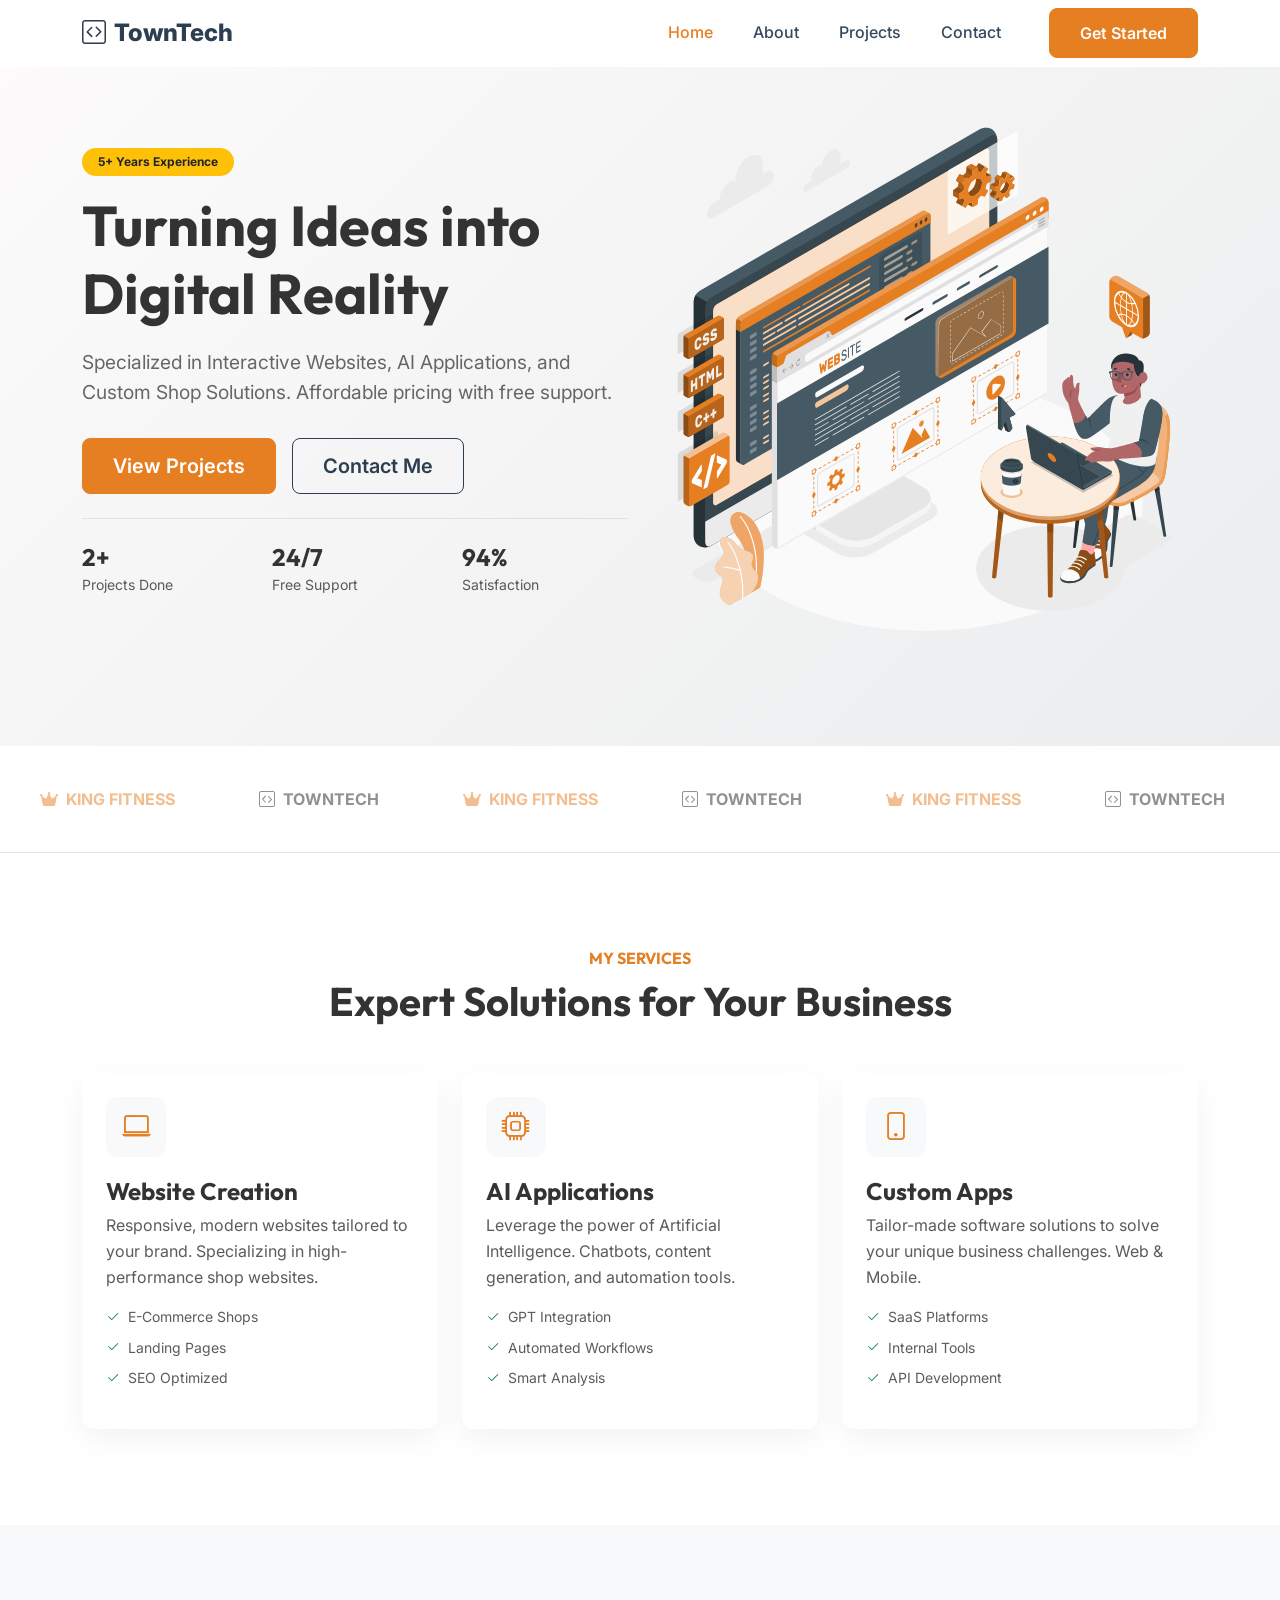
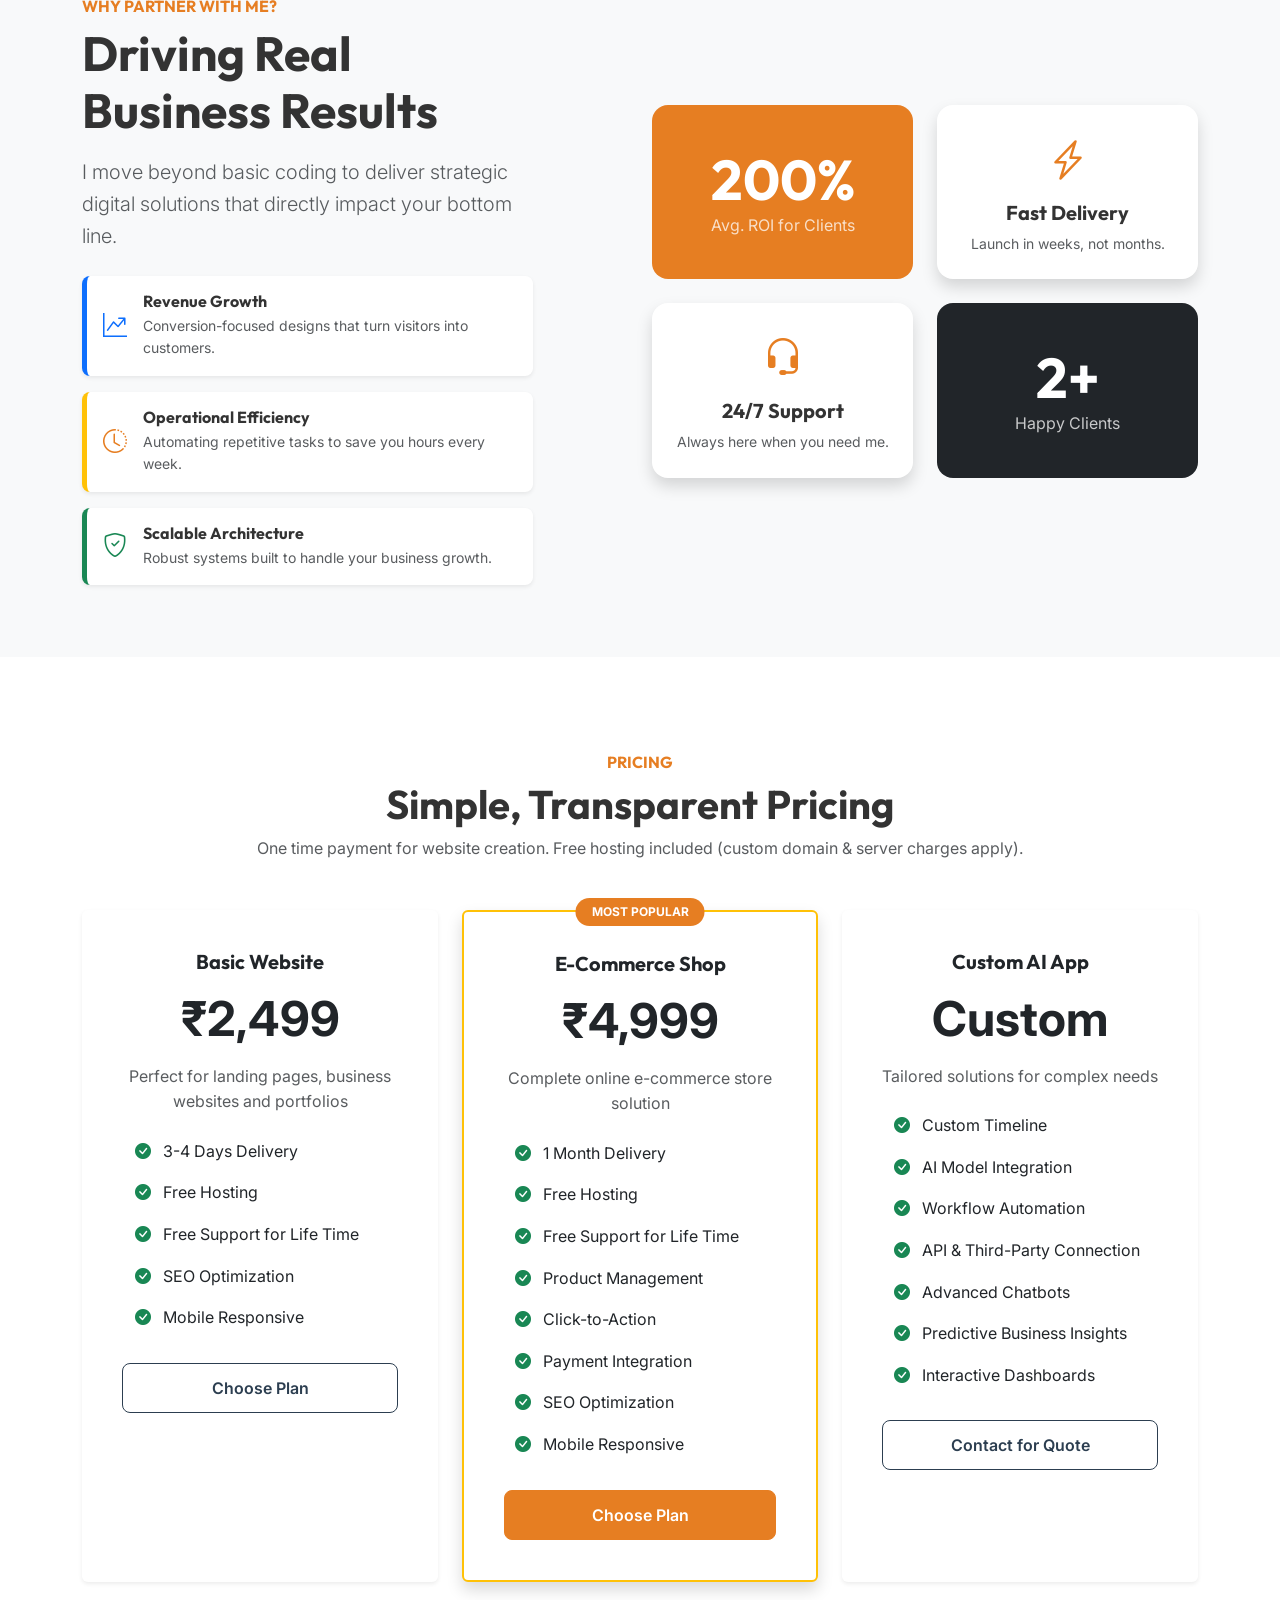
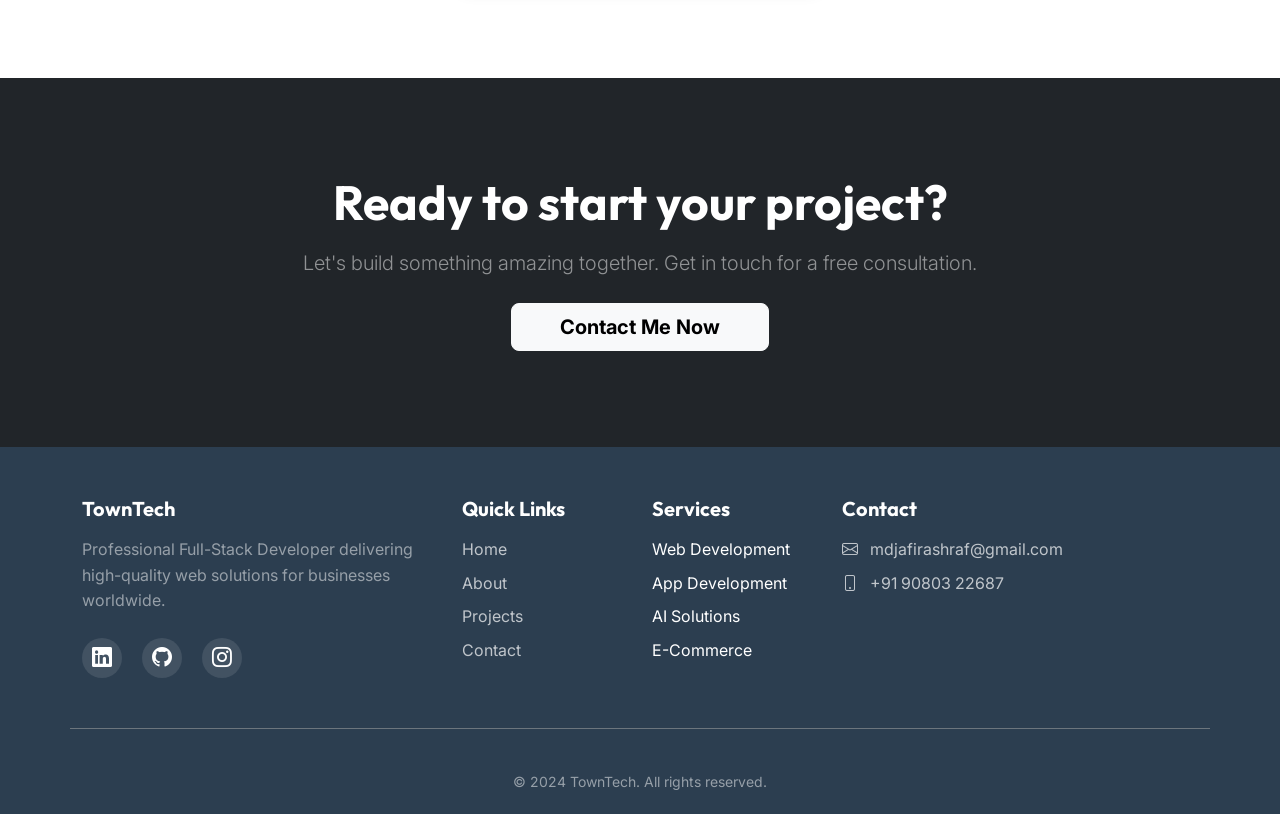
==== commit b271ea64: "Implement core styling, add favicons, update project details, and link social media profiles." ====
--- a/index.html
+++ b/index.html
@@ -22,6 +22,7 @@
     <link rel="stylesheet" href="https://cdnjs.cloudflare.com/ajax/libs/font-awesome/6.4.2/css/all.min.css">
     <!-- Custom CSS -->
     <link rel="stylesheet" href="assets/css/style.css" />
+    <link rel="icon" type="image/png" href="assets/images/code-square.svg">
 </head>
 
 <body>
@@ -307,7 +308,8 @@
                 <div class="col-lg-6" data-aos="fade-left">
                     <div class="row g-4">
                         <div class="col-6">
-                            <div class="business-card bg-primary text-white p-4 rounded-4 h-100 text-center d-flex flex-column justify-content-center transform-hover">
+                            <div
+                                class="business-card bg-primary text-white p-4 rounded-4 h-100 text-center d-flex flex-column justify-content-center transform-hover">
                                 <h2 class="display-4 fw-bold mb-0">200%</h2>
                                 <p class="mb-0 opacity-75">Avg. ROI for Clients</p>
                             </div>
@@ -512,10 +514,12 @@
                         solutions for businesses worldwide.
                     </p>
                     <div class="social-links mt-4">
-                        <a href="#"><i class="bi bi-linkedin"></i></a>
-                        <a href="#"><i class="bi bi-github"></i></a>
-                        <a href="#"><i class="bi bi-twitter"></i></a>
-                        <a href="#"><i class="bi bi-instagram"></i></a>
+                        <a href="https://www.linkedin.com/in/mohamed-jafir-ashraf-bb3974192/" target="_blank"
+                            class="text-white me-3 fs-5"><i class="bi bi-linkedin"></i></a>
+                        <a href="https://github.com/MdJafirAshraf" target="_blank" class="text-white me-3 fs-5"><i
+                                class="bi bi-github"></i></a>
+                        <a href="https://www.instagram.com/_jafir_ashraf_/" target="_blank"
+                            class="text-white me-3 fs-5"><i class="bi bi-instagram"></i></a>
                     </div>
                 </div>
                 <div class="col-lg-2 col-md-6">
--- a/assets/css/style.css
+++ b/assets/css/style.css
@@ -62,6 +62,11 @@
 .nav-link:hover,
 .nav-link.active {
   color: var(--accent-color) !important;
+}
+
+#pills-tab li .nav-link.active {
+  color: white !important;
+  background-color: var(--accent-color) !important; 
 }
 
 /* Hero Section */
@@ -217,11 +222,13 @@
   border-radius: 50%;
   margin-right: 10px;
   transition: background 0.3s;
+  transition: all 0.3s cubic-bezier(0.175, 0.885, 0.32, 1.275);
 }
 
 .social-links a:hover {
-  background: var(--accent-color);
-  color: white;
+  transform: scale(1.2);
+  background: white !important;
+  color: var(--primary-color) !important;
 }
 
 /* Brand Carousel (Infinite Marquee) */
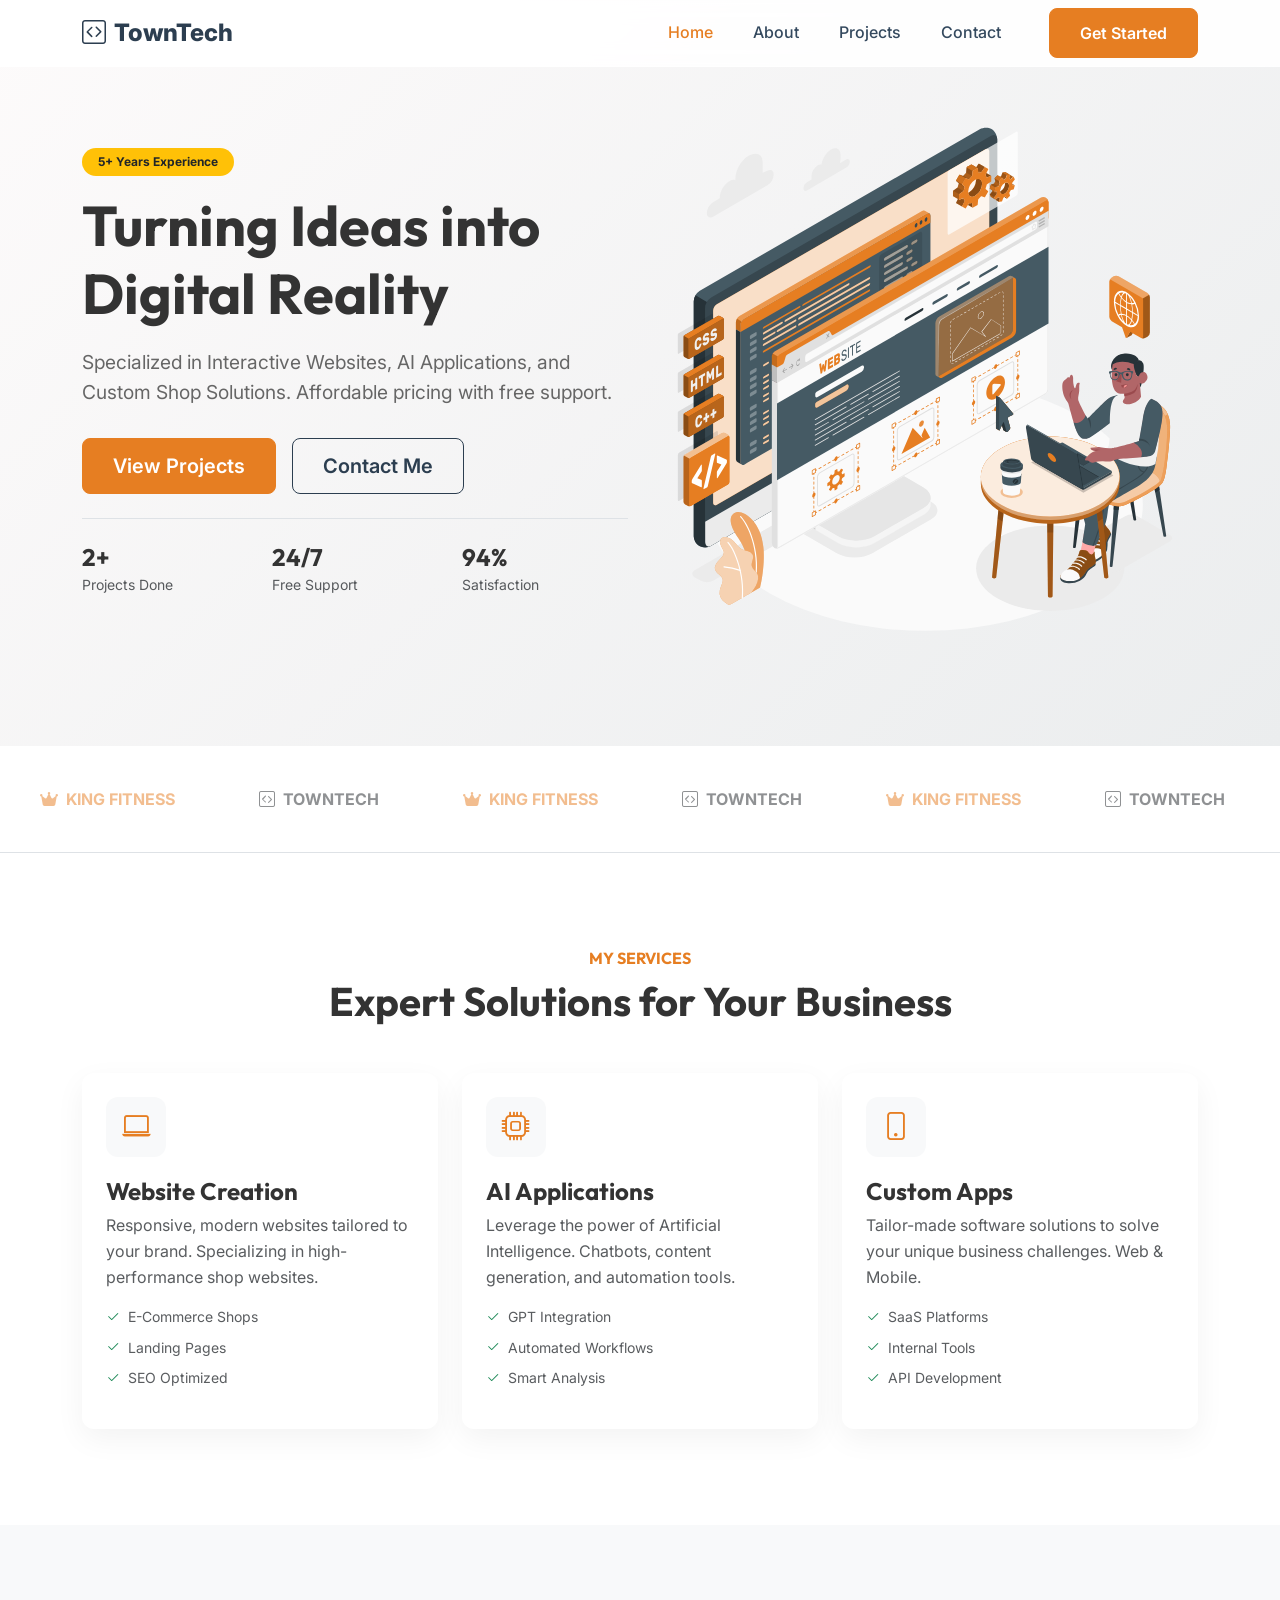
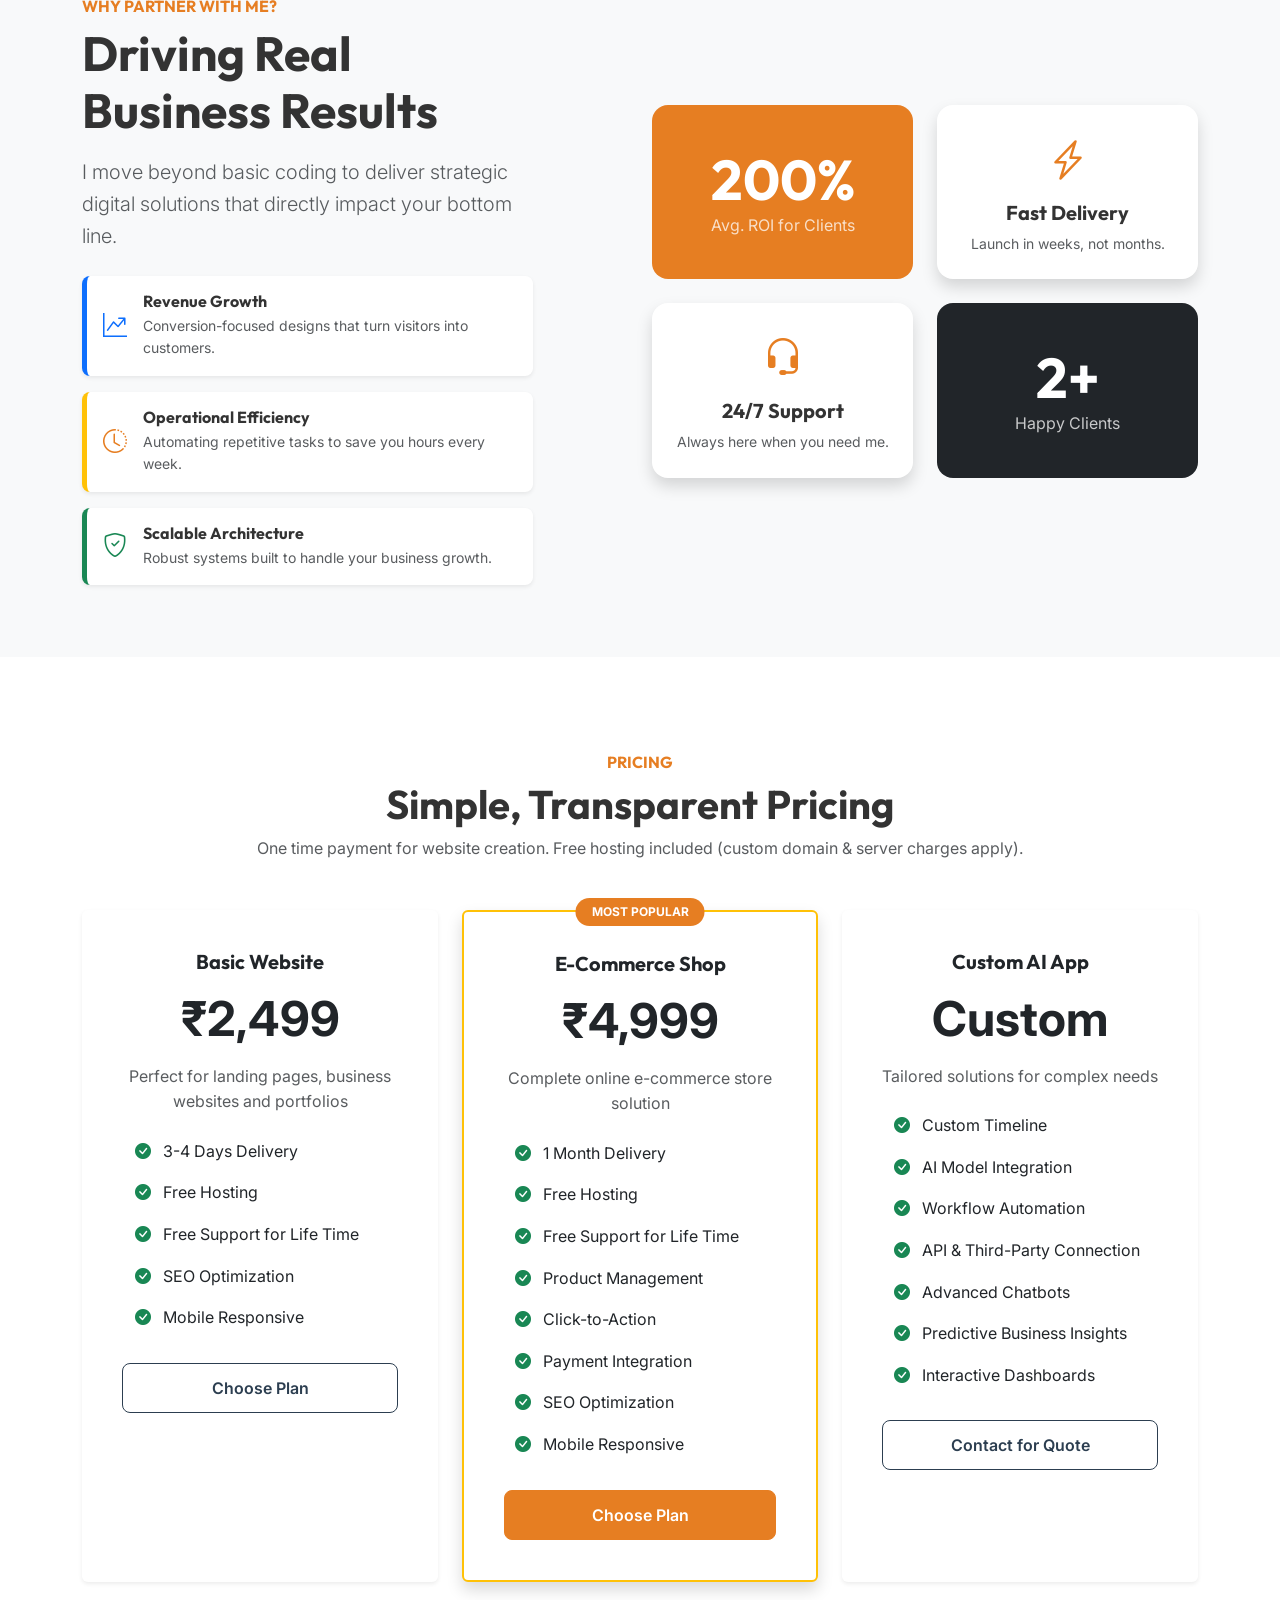
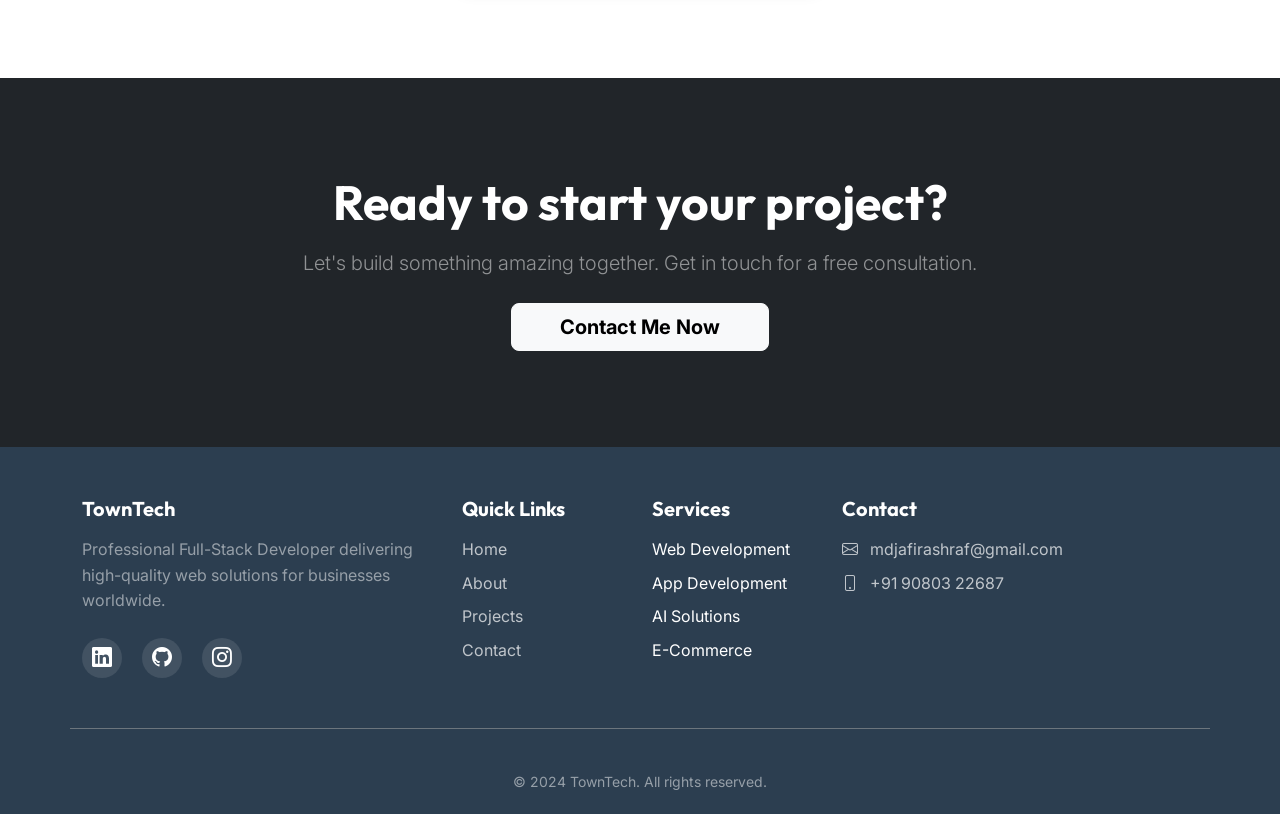
==== commit 265ead77: "chore: remove unused file" ====
--- a/index.html
+++ b/index.html
@@ -22,7 +22,7 @@
     <link rel="stylesheet" href="https://cdnjs.cloudflare.com/ajax/libs/font-awesome/6.4.2/css/all.min.css">
     <!-- Custom CSS -->
     <link rel="stylesheet" href="assets/css/style.css" />
-    <link rel="icon" type="image/png" href="assets/images/code-square.svg">
+    <link rel="icon" type="image/svg+xml" href="assets/images/code-square.svg">
 </head>
 
 <body>
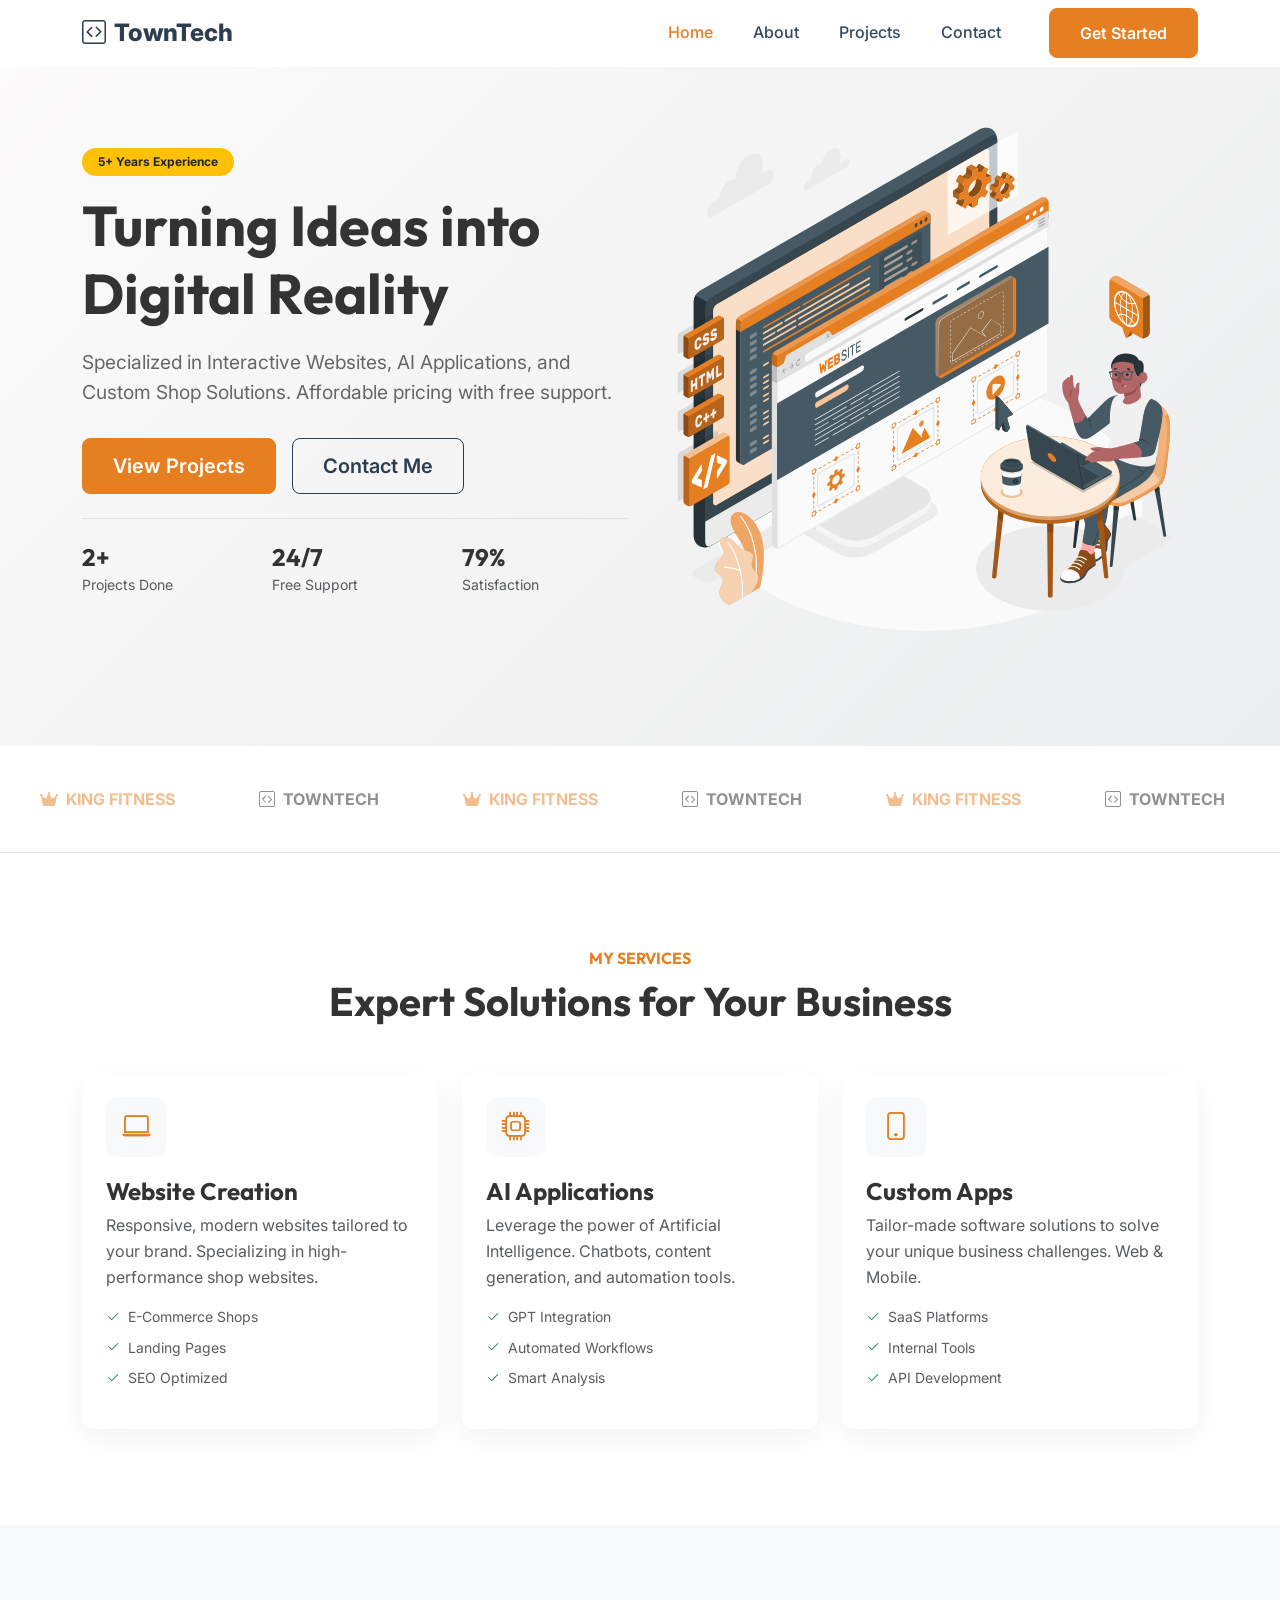
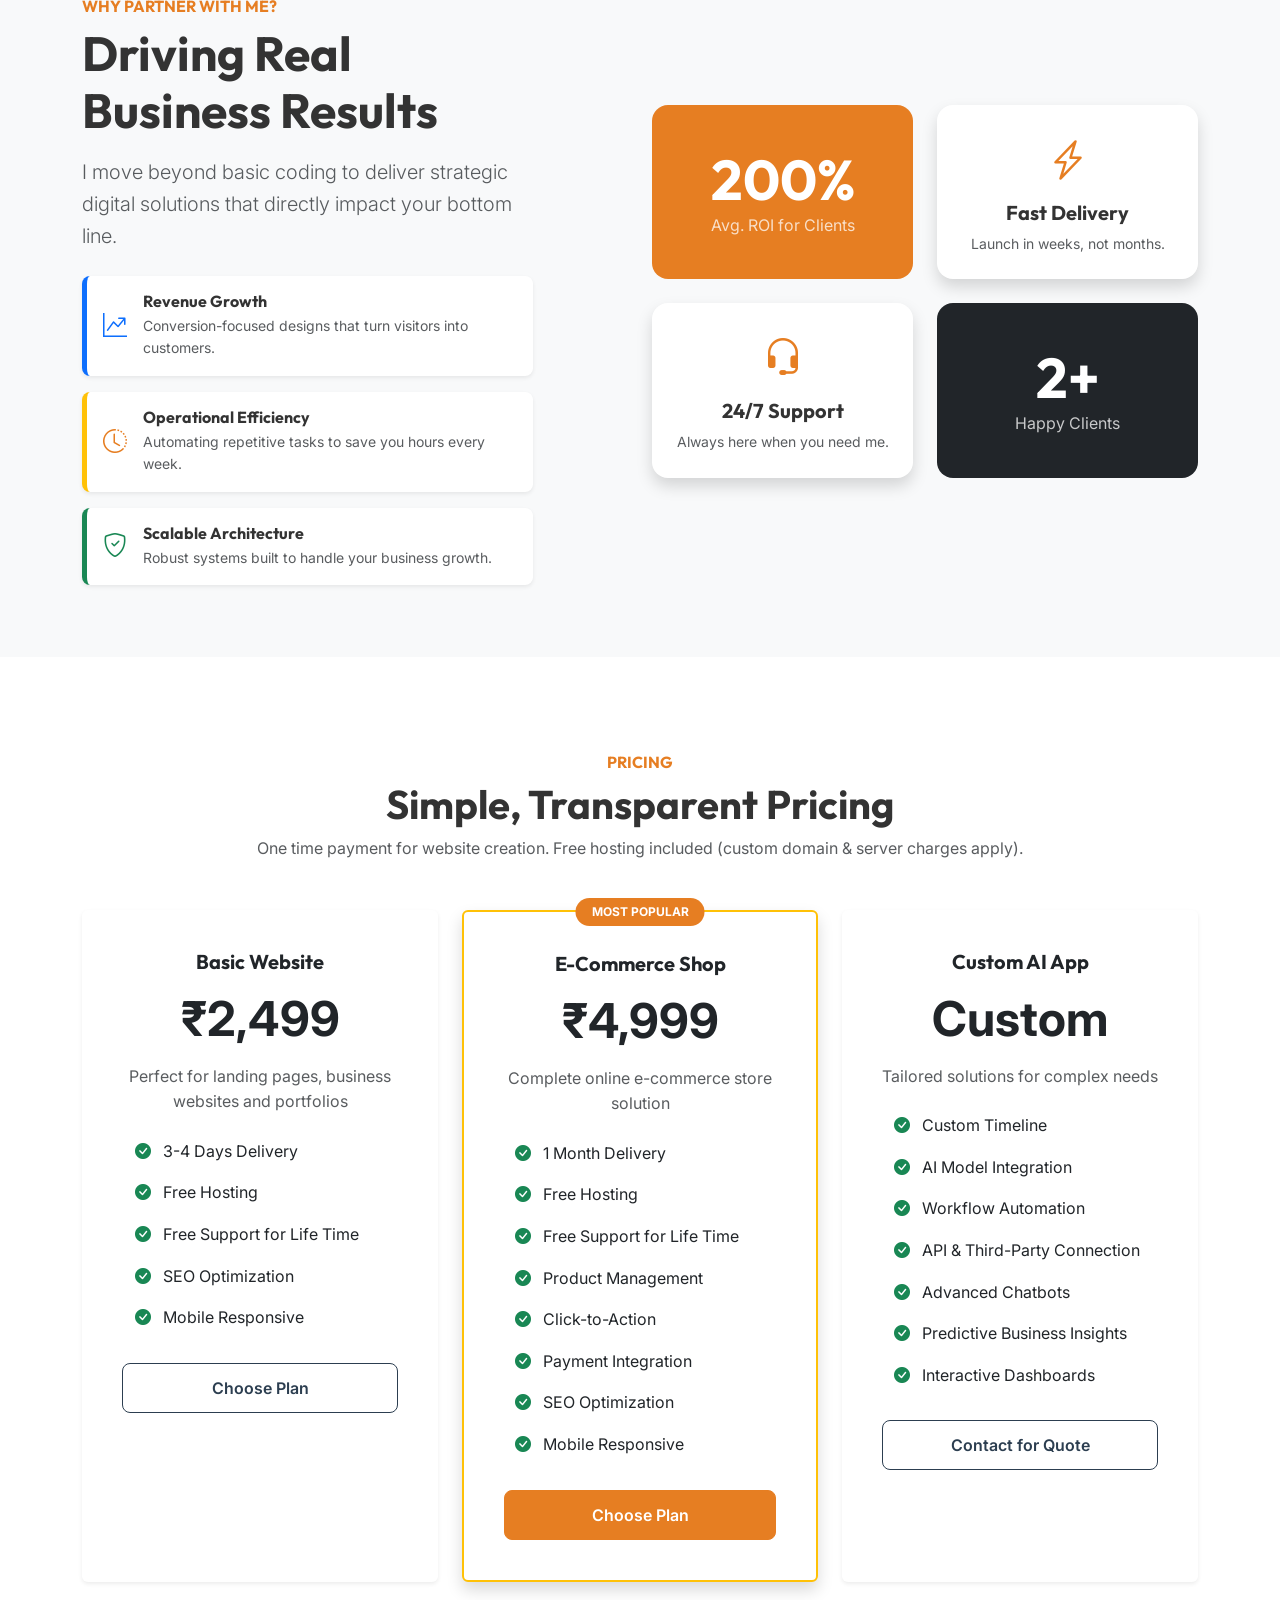
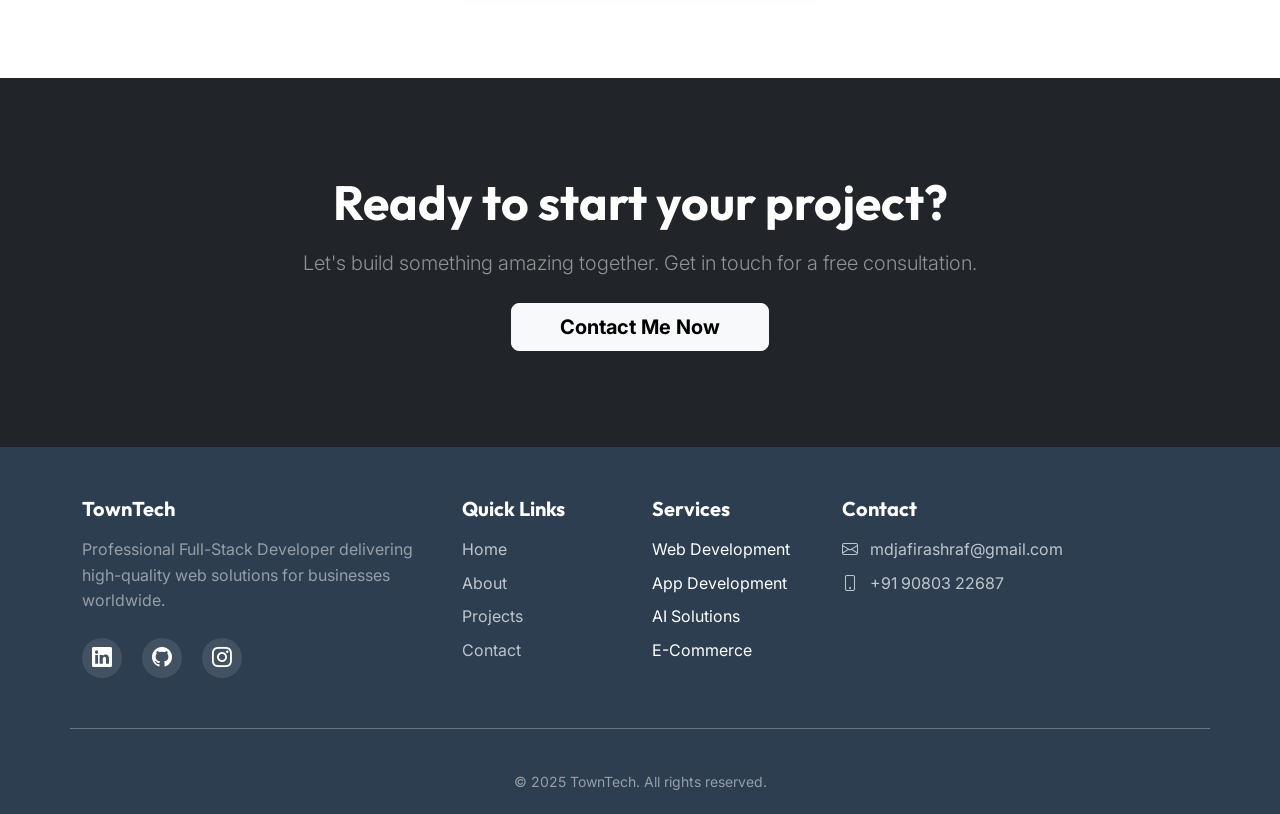
==== commit 32a54d35: "update copyright year to 2025" ====
--- a/index.html
+++ b/index.html
@@ -556,7 +556,7 @@
                 </div>
             </div>
             <div class="text-center text-white-50 pt-3">
-                <small>&copy; 2024 TownTech. All rights reserved.</small>
+                <small>&copy; 2025 TownTech. All rights reserved.</small>
             </div>
         </div>
     </footer>
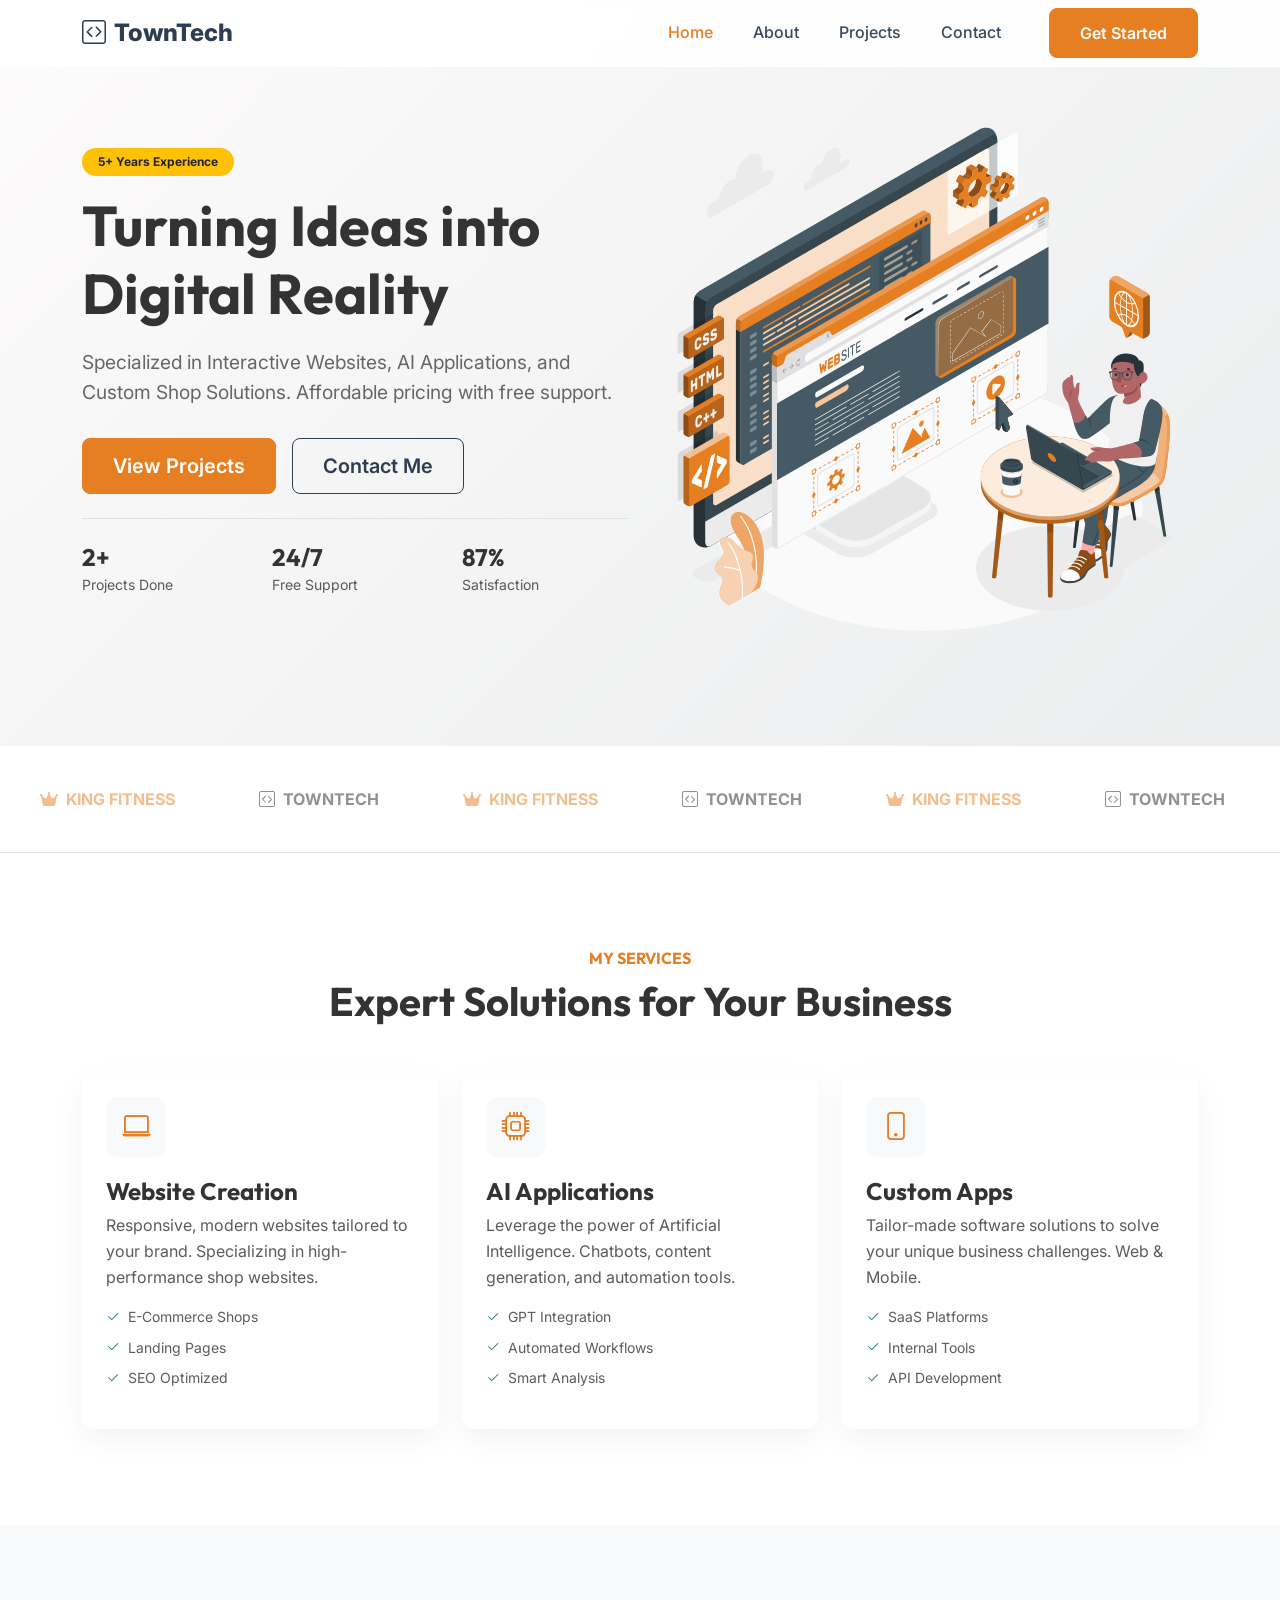
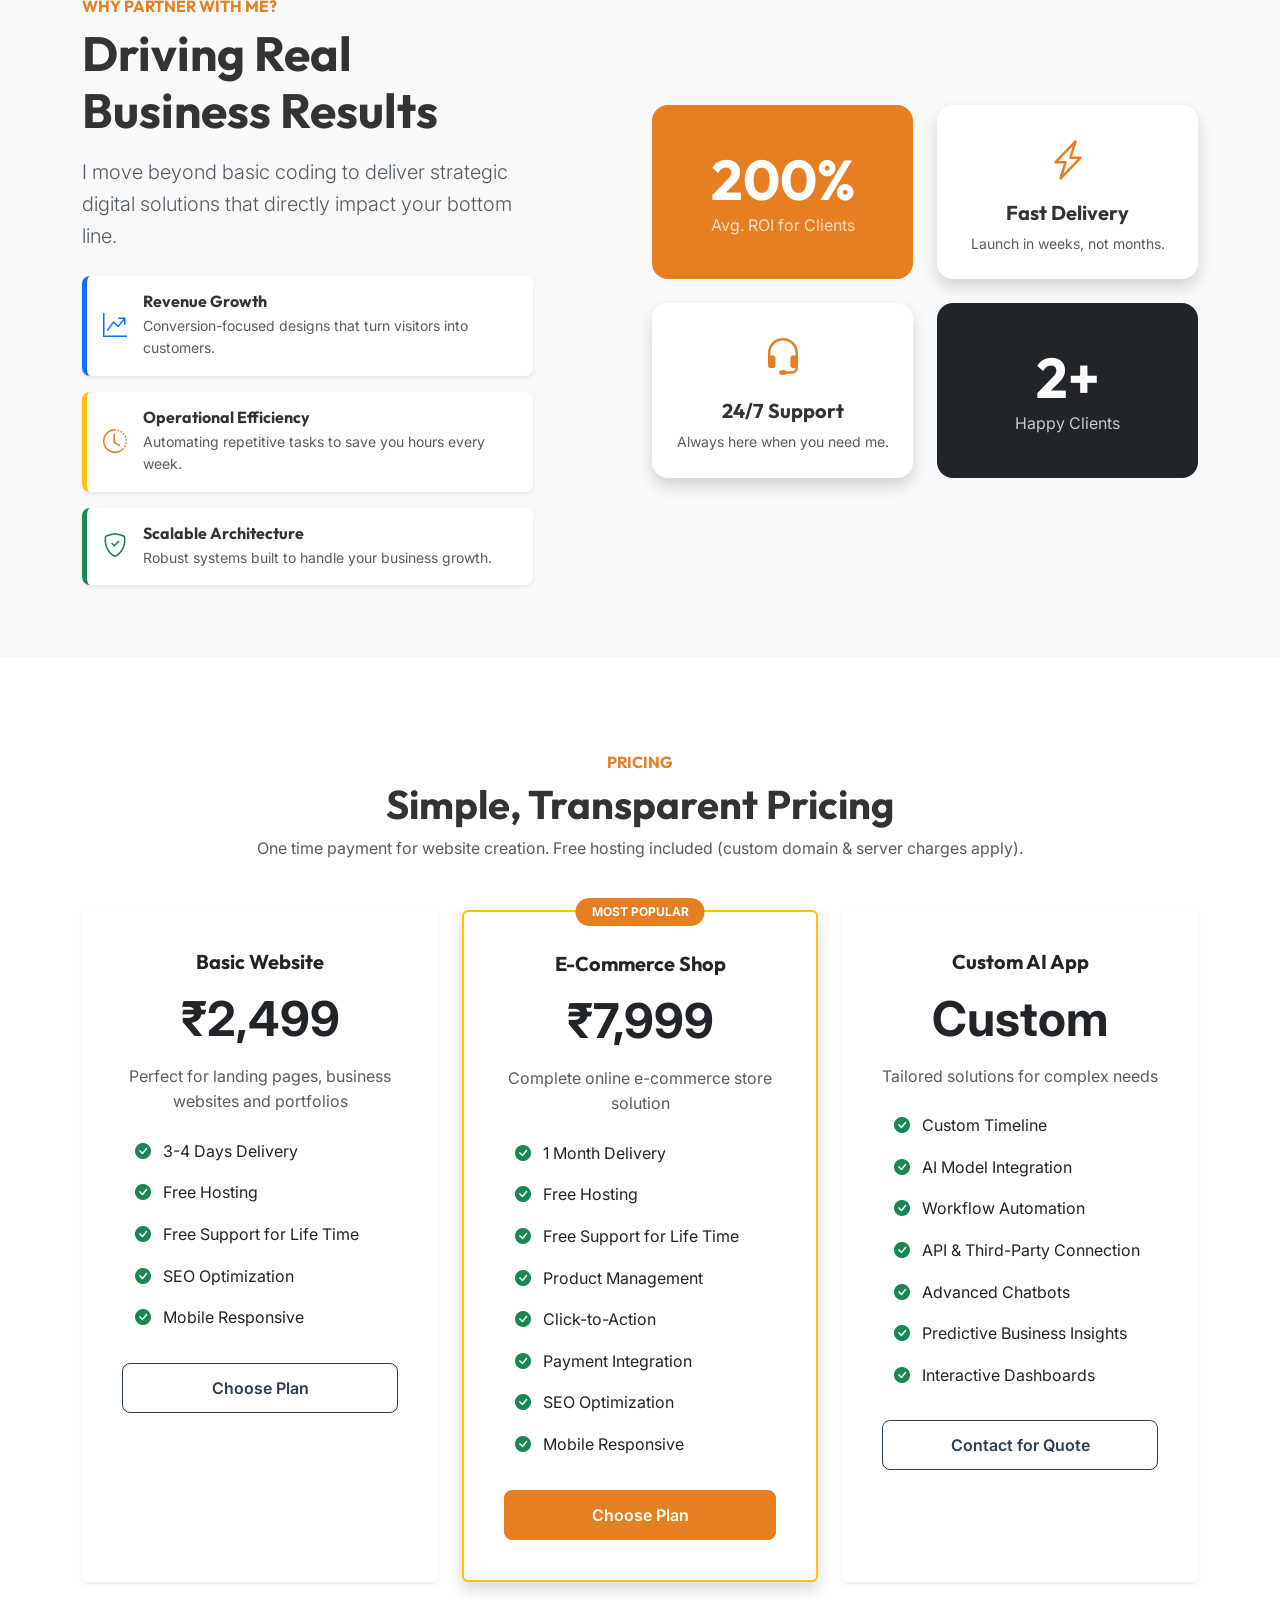
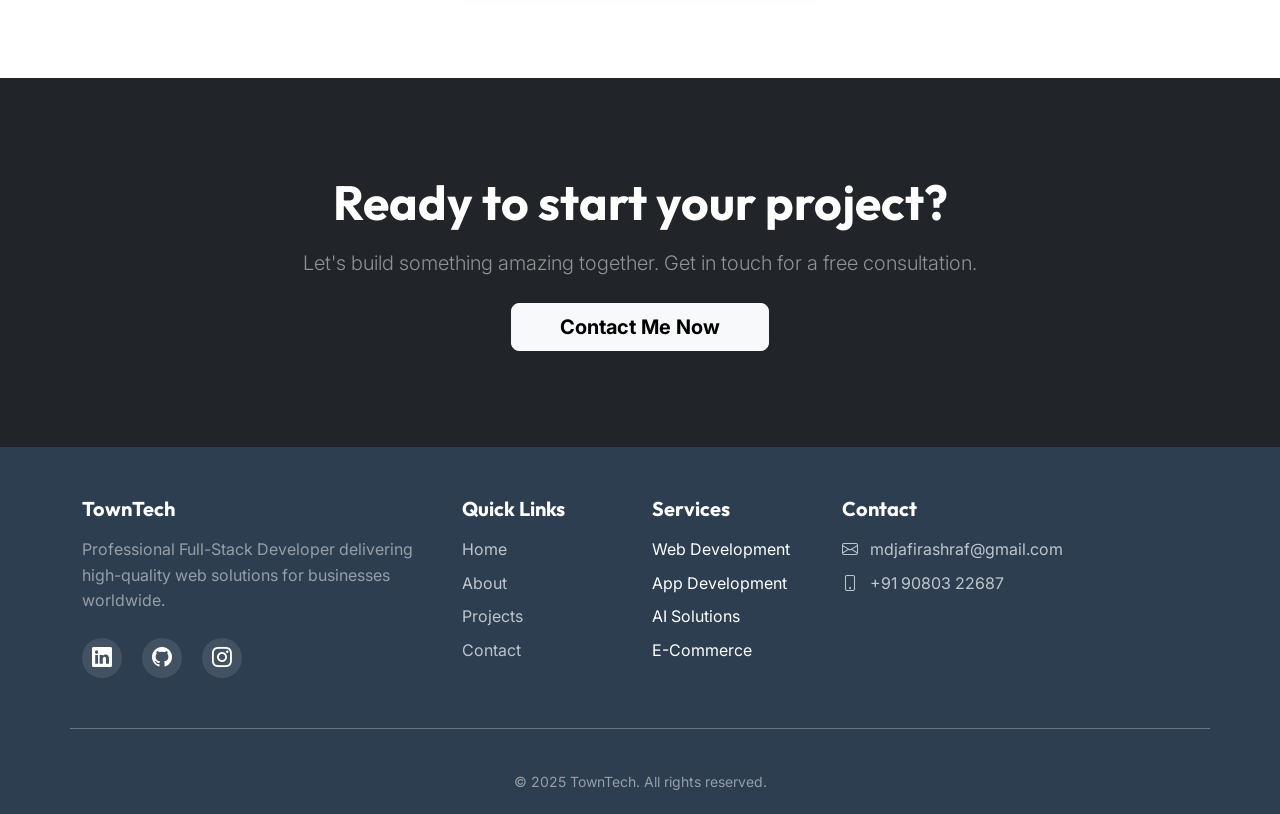
==== commit 46d22f22: "update the price" ====
--- a/index.html
+++ b/index.html
@@ -398,7 +398,7 @@
                             POPULAR</span>
                         <div class="card-body text-center">
                             <h5 class="fw-bold">E-Commerce Shop</h5>
-                            <div class="display-5 fw-bold my-3">₹4,999</div>
+                            <div class="display-5 fw-bold my-3">₹7,999</div>
                             <p class="text-muted mb-4">
                                 Complete online e-commerce store solution
                             </p>
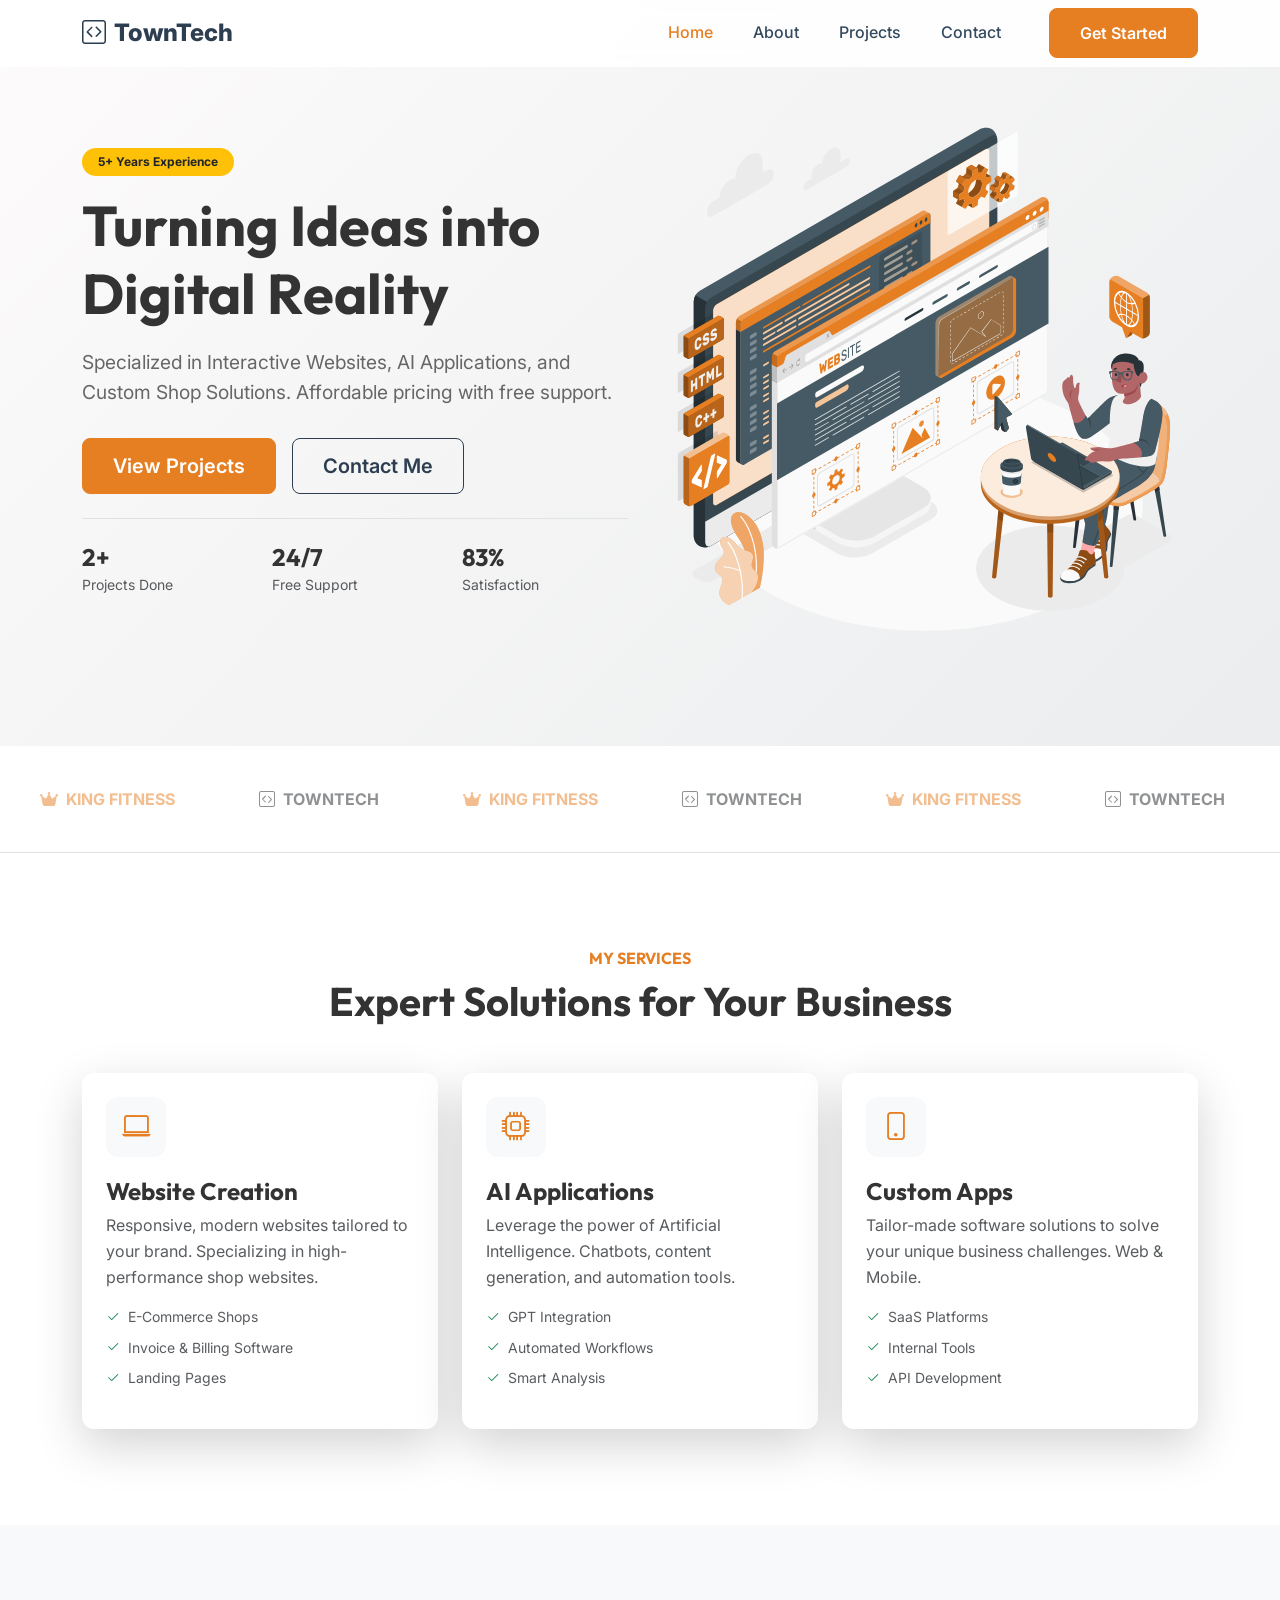
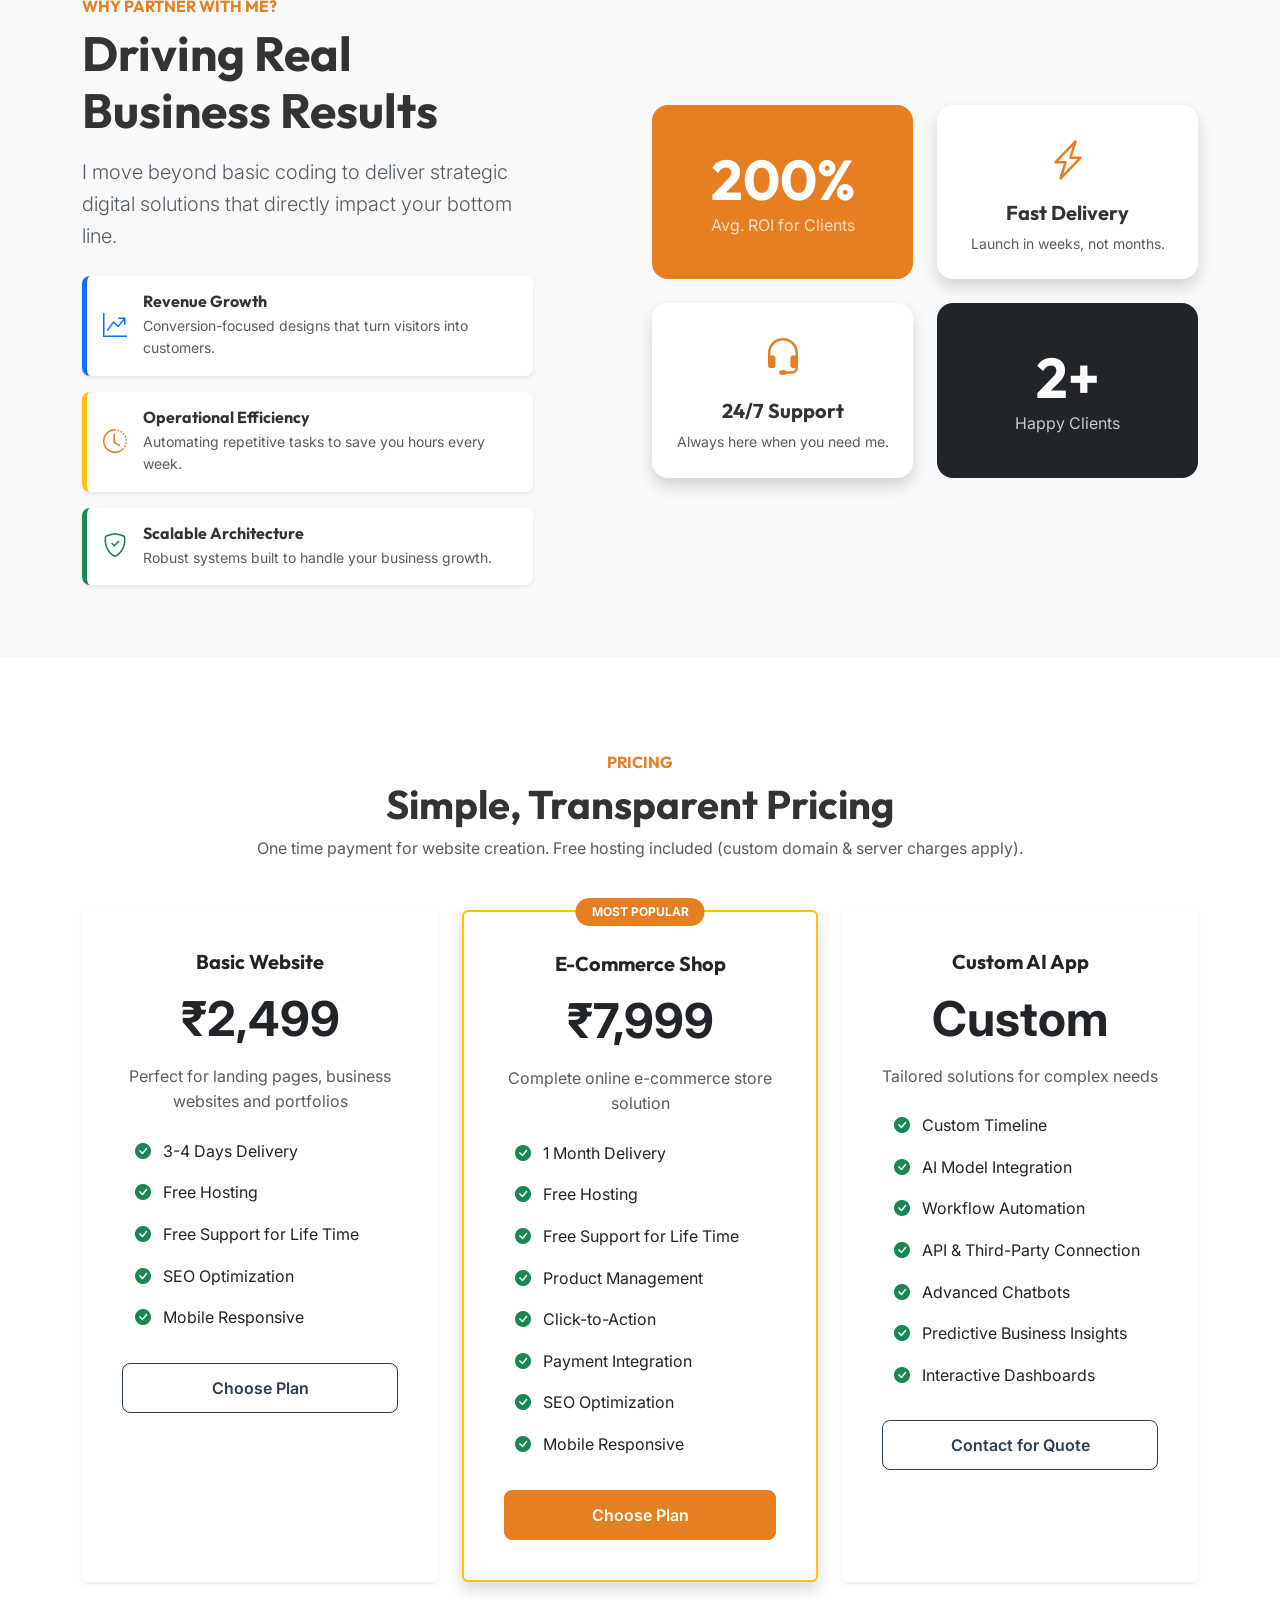
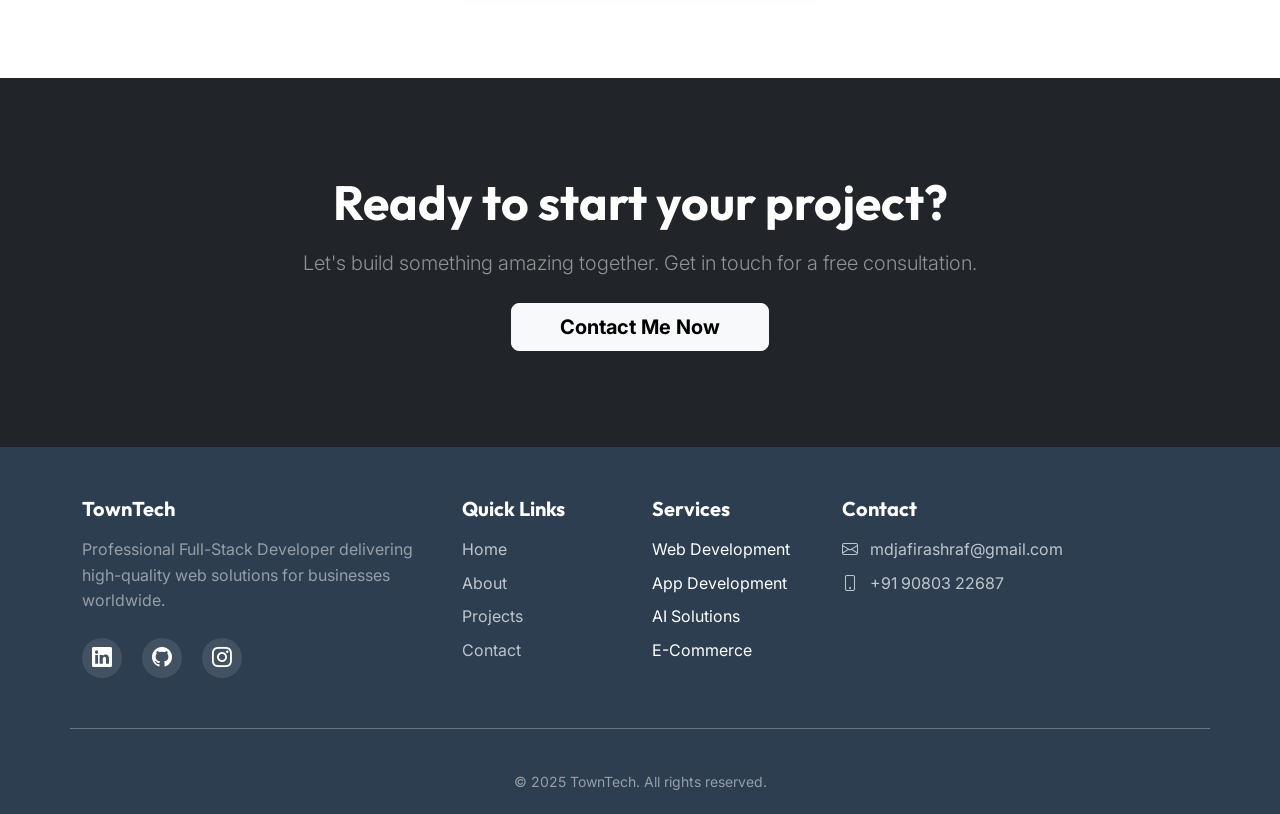
==== commit a4c5712f: "update text color to warning and enhance service card shadow" ====
--- a/index.html
+++ b/index.html
@@ -187,7 +187,7 @@
             </div>
             <div class="row g-4">
                 <div class="col-md-4" data-aos="fade-up" data-aos-delay="100">
-                    <div class="service-card p-4">
+                    <div class="service-card shadow-lg p-4">
                         <div class="icon-box">
                             <i class="bi bi-laptop fs-3"></i>
                         </div>
@@ -201,16 +201,16 @@
                                 <i class="bi bi-check2 text-success me-2"></i>E-Commerce Shops
                             </li>
                             <li class="mb-2">
+                                <i class="bi bi-check2 text-success me-2"></i>Invoice & Billing Software
+                            </li>
+                            <li class="mb-2">
                                 <i class="bi bi-check2 text-success me-2"></i>Landing Pages
                             </li>
-                            <li class="mb-2">
-                                <i class="bi bi-check2 text-success me-2"></i>SEO Optimized
-                            </li>
                         </ul>
                     </div>
                 </div>
                 <div class="col-md-4" data-aos="fade-up" data-aos-delay="200">
-                    <div class="service-card p-4">
+                    <div class="service-card shadow-lg p-4">
                         <div class="icon-box">
                             <i class="bi bi-cpu fs-3"></i>
                         </div>
@@ -234,7 +234,7 @@
                     </div>
                 </div>
                 <div class="col-md-4" data-aos="fade-up" data-aos-delay="300">
-                    <div class="service-card p-4">
+                    <div class="service-card shadow-lg p-4">
                         <div class="icon-box">
                             <i class="bi bi-phone fs-3"></i>
                         </div>
--- a/assets/css/style.css
+++ b/assets/css/style.css
@@ -123,7 +123,6 @@
   border: none;
   border-radius: 12px;
   padding: 30px;
-  box-shadow: 0 10px 30px rgba(0, 0, 0, 0.05);
   transition: transform 0.3s, box-shadow 0.3s;
   height: 100%;
 }
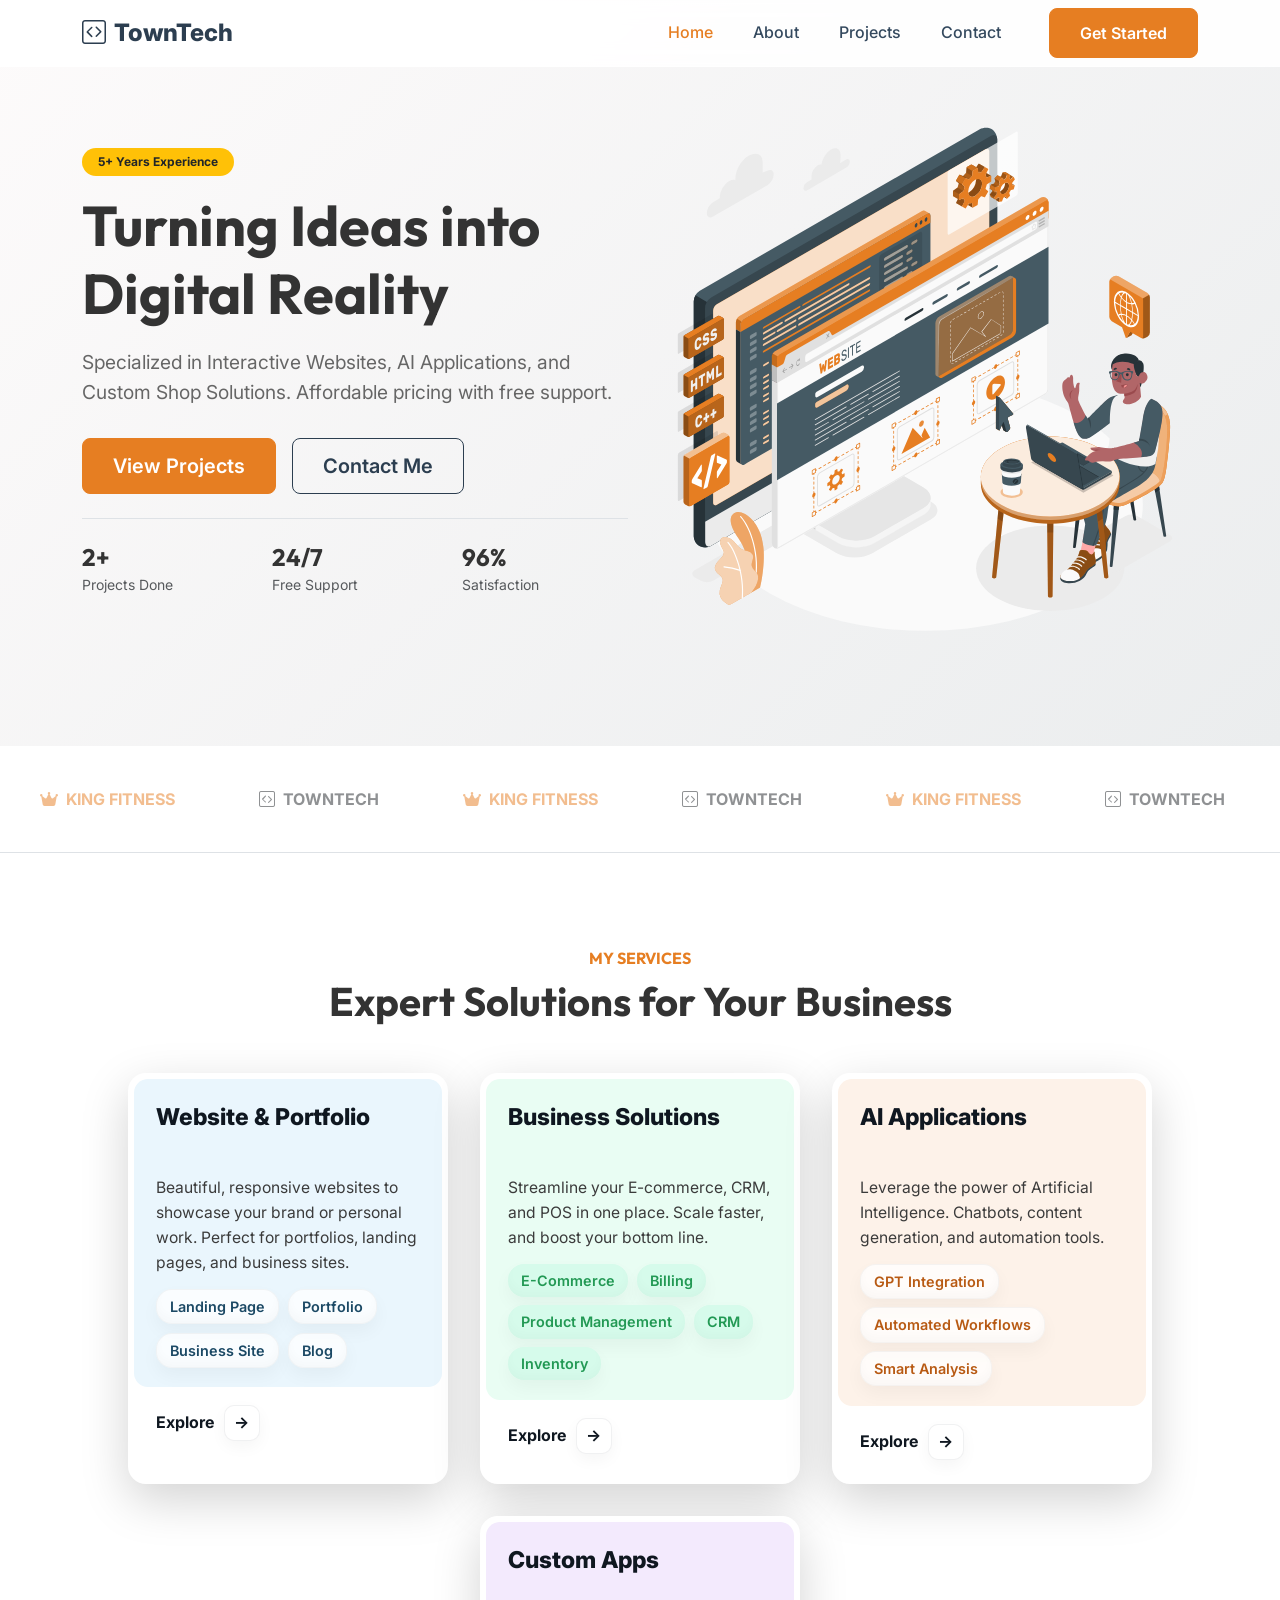
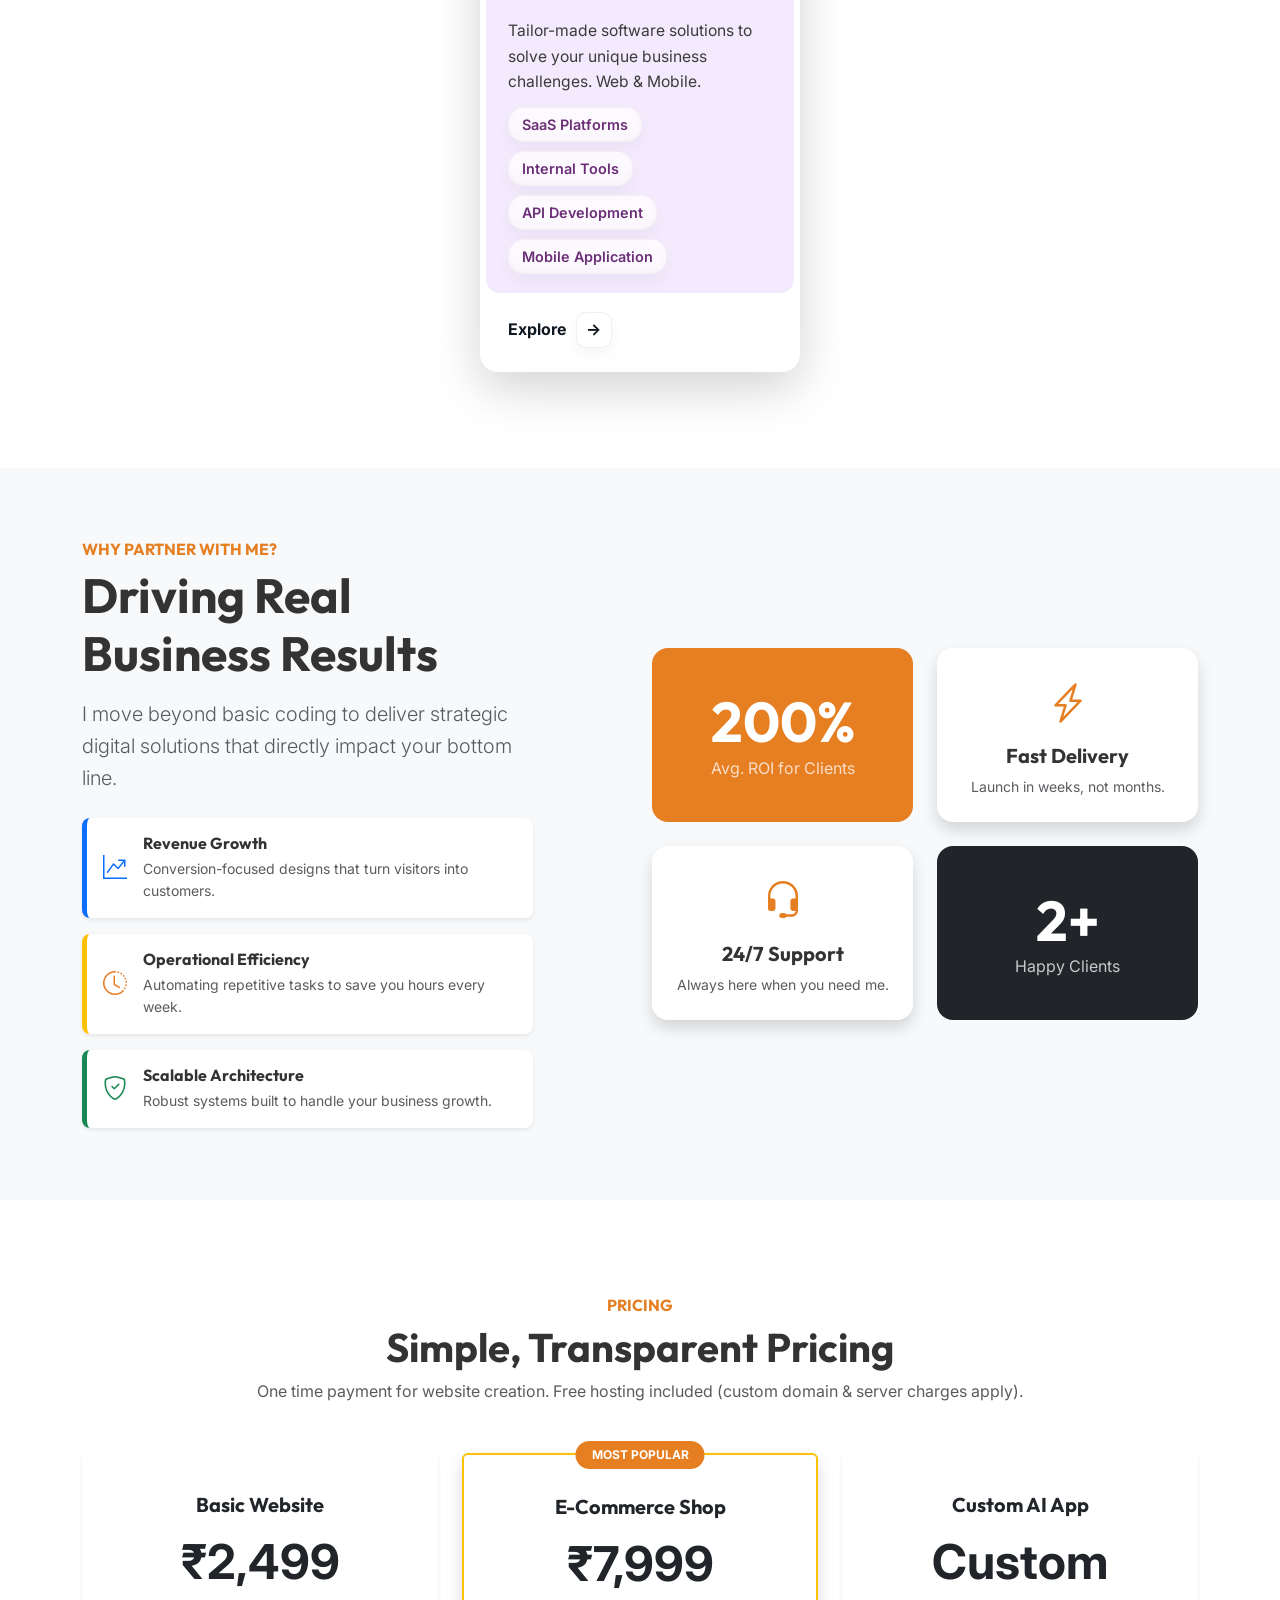
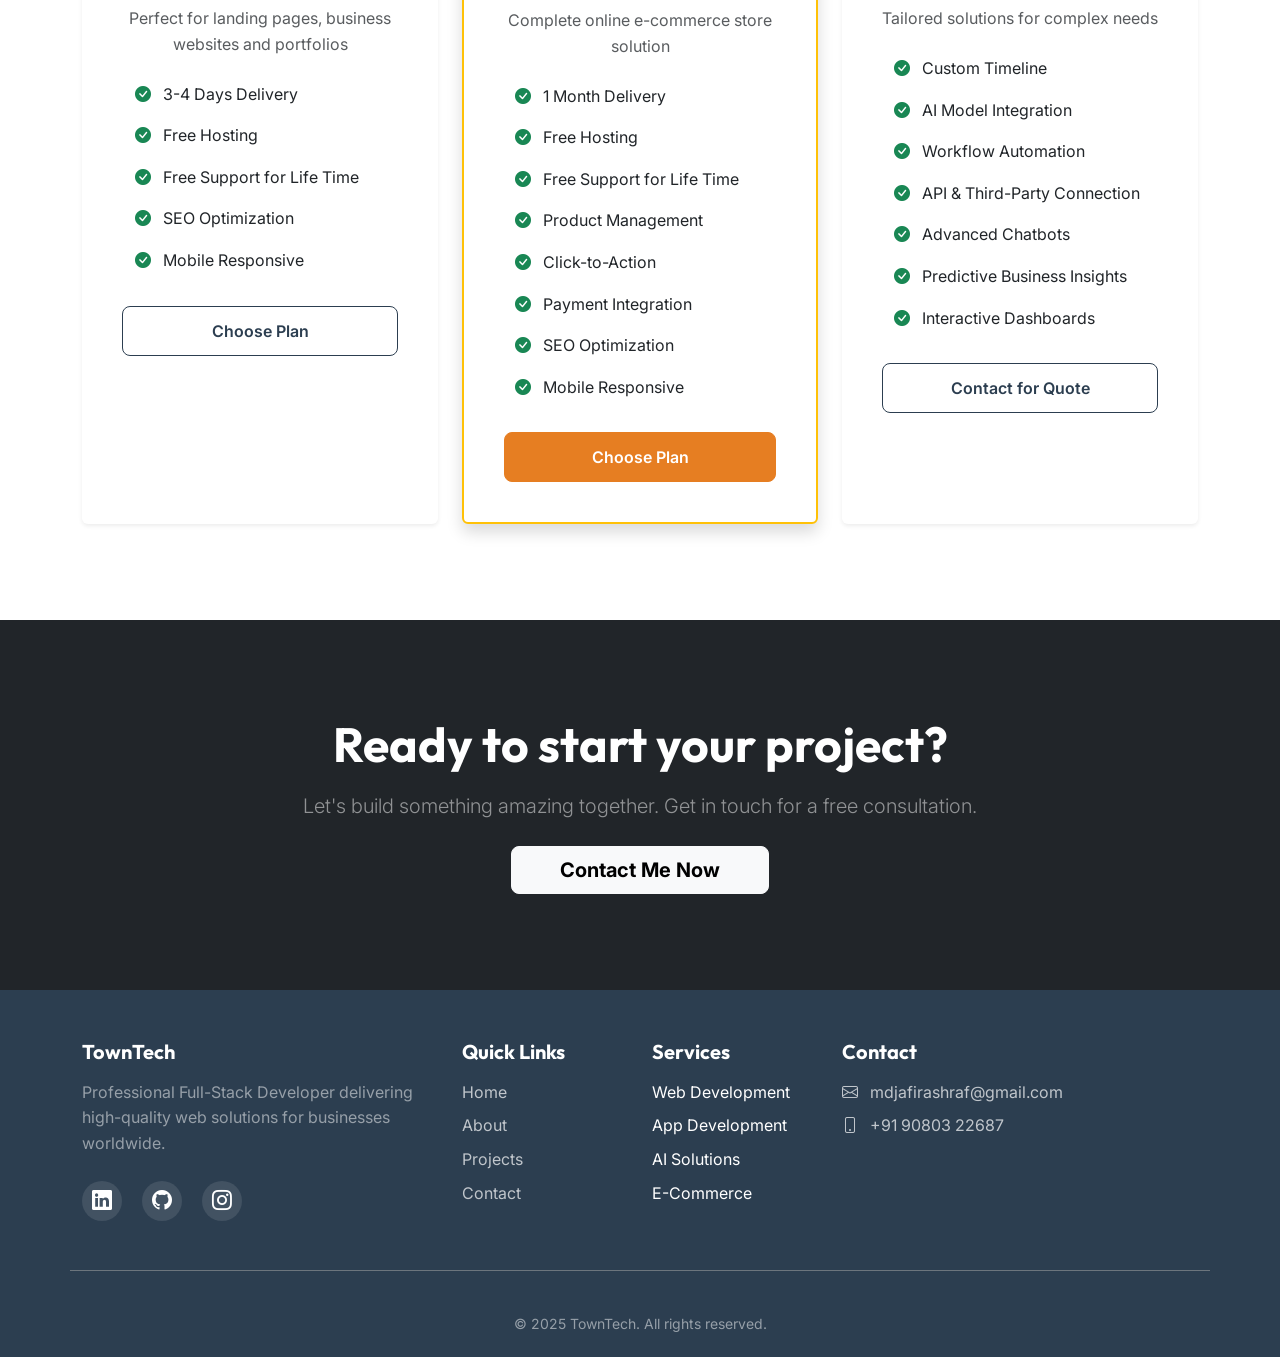
==== commit ef3604eb: "change the service section UI" ====
--- a/index.html
+++ b/index.html
@@ -185,75 +185,73 @@
                 <h6 class="text-warning fw-bold text-uppercase">My Services</h6>
                 <h2 class="display-6 fw-bold">Expert Solutions for Your Business</h2>
             </div>
-            <div class="row g-4">
-                <div class="col-md-4" data-aos="fade-up" data-aos-delay="100">
-                    <div class="service-card shadow-lg p-4">
-                        <div class="icon-box">
-                            <i class="bi bi-laptop fs-3"></i>
-                        </div>
-                        <h4>Website Creation</h4>
-                        <p class="text-muted">
-                            Responsive, modern websites tailored to your brand. Specializing
-                            in high-performance shop websites.
-                        </p>
-                        <ul class="list-unstyled text-muted small">
-                            <li class="mb-2">
-                                <i class="bi bi-check2 text-success me-2"></i>E-Commerce Shops
-                            </li>
-                            <li class="mb-2">
-                                <i class="bi bi-check2 text-success me-2"></i>Invoice & Billing Software
-                            </li>
-                            <li class="mb-2">
-                                <i class="bi bi-check2 text-success me-2"></i>Landing Pages
-                            </li>
-                        </ul>
-                    </div>
-                </div>
-                <div class="col-md-4" data-aos="fade-up" data-aos-delay="200">
-                    <div class="service-card shadow-lg p-4">
-                        <div class="icon-box">
-                            <i class="bi bi-cpu fs-3"></i>
-                        </div>
-                        <h4>AI Applications</h4>
-                        <p class="text-muted">
-                            Leverage the power of Artificial Intelligence. Chatbots, content
-                            generation, and automation tools.
-                        </p>
-                        <ul class="list-unstyled text-muted small">
-                            <li class="mb-2">
-                                <i class="bi bi-check2 text-success me-2"></i>GPT Integration
-                            </li>
-                            <li class="mb-2">
-                                <i class="bi bi-check2 text-success me-2"></i>Automated
-                                Workflows
-                            </li>
-                            <li class="mb-2">
-                                <i class="bi bi-check2 text-success me-2"></i>Smart Analysis
-                            </li>
-                        </ul>
-                    </div>
-                </div>
-                <div class="col-md-4" data-aos="fade-up" data-aos-delay="300">
-                    <div class="service-card shadow-lg p-4">
-                        <div class="icon-box">
-                            <i class="bi bi-phone fs-3"></i>
-                        </div>
-                        <h4>Custom Apps</h4>
-                        <p class="text-muted">
-                            Tailor-made software solutions to solve your unique business
-                            challenges. Web & Mobile.
-                        </p>
-                        <ul class="list-unstyled text-muted small">
-                            <li class="mb-2">
-                                <i class="bi bi-check2 text-success me-2"></i>SaaS Platforms
-                            </li>
-                            <li class="mb-2">
-                                <i class="bi bi-check2 text-success me-2"></i>Internal Tools
-                            </li>
-                            <li class="mb-2">
-                                <i class="bi bi-check2 text-success me-2"></i>API Development
-                            </li>
-                        </ul>
+            <div class="services-cards-row">
+                <div class="service-card-modern web-design shadow-lg" data-aos="fade-up" data-aos-delay="100">
+                    <div class="service-card-header">
+                        <span class="service-title">Website & Portfolio</span>
+                    </div>
+                    <div class="service-card-body">
+                        <p>Beautiful, responsive websites to showcase your brand or personal work. Perfect for portfolios, landing pages, and business sites.</p>
+                        <div class="service-tags">
+                            <span class="service-tag">Landing Page</span>
+                            <span class="service-tag">Portfolio</span>
+                            <span class="service-tag">Business Site</span>
+                            <span class="service-tag">Blog</span>
+                        </div>
+                    </div>
+                    <div class="service-card-footer">
+                        <a href="projects.html" class="service-explore">Explore <span class="arrow">→</span></a>
+                    </div>
+                </div>
+                <div class="service-card-modern business-solutions shadow-lg" data-aos="fade-up" data-aos-delay="150">
+                    <div class="service-card-header">
+                        <span class="service-title">Business Solutions</span>
+                    </div>
+                    <div class="service-card-body">
+                        <p>Streamline your E-commerce, CRM, and POS in one place. Scale faster, and boost your bottom line.</p>
+                        <div class="service-tags">
+                            <span class="service-tag">E-Commerce</span>
+                            <span class="service-tag">Billing</span>
+                            <span class="service-tag">Product Management</span>
+                            <span class="service-tag">CRM</span>
+                            <span class="service-tag">Inventory</span>
+                        </div>
+                    </div>
+                    <div class="service-card-footer">
+                        <a href="projects.html" class="service-explore">Explore <span class="arrow">→</span></a>
+                    </div>
+                </div>
+                <div class="service-card-modern ai-apps shadow-lg" data-aos="fade-up" data-aos-delay="200">
+                    <div class="service-card-header">
+                        <span class="service-title">AI Applications</span>
+                    </div>
+                    <div class="service-card-body">
+                        <p>Leverage the power of Artificial Intelligence. Chatbots, content generation, and automation tools.</p>
+                        <div class="service-tags">
+                            <span class="service-tag">GPT Integration</span>
+                            <span class="service-tag">Automated Workflows</span>
+                            <span class="service-tag">Smart Analysis</span>
+                        </div>
+                    </div>
+                    <div class="service-card-footer">
+                        <a href="projects.html" class="service-explore">Explore <span class="arrow">→</span></a>
+                    </div>
+                </div>
+                <div class="service-card-modern custom-apps shadow-lg" data-aos="fade-up" data-aos-delay="300">
+                    <div class="service-card-header">
+                        <span class="service-title">Custom Apps</span>
+                    </div>
+                    <div class="service-card-body">
+                        <p>Tailor-made software solutions to solve your unique business challenges. Web & Mobile.</p>
+                        <div class="service-tags">
+                            <span class="service-tag">SaaS Platforms</span>
+                            <span class="service-tag">Internal Tools</span>
+                            <span class="service-tag">API Development</span>
+                            <span class="service-tag">Mobile Application</span>
+                        </div>
+                    </div>
+                    <div class="service-card-footer">
+                        <a href="projects.html" class="service-explore">Explore <span class="arrow">→</span></a>
                     </div>
                 </div>
             </div>
--- a/assets/css/style.css
+++ b/assets/css/style.css
@@ -1,3 +1,164 @@
+.business-solutions .service-tag {
+  background: #d6fbeb;
+  color: #229954;
+  border: none;
+}
+/* Modern Services Cards Section */
+.services-cards-row {
+  display: flex;
+  gap: 2rem;
+  justify-content: center;
+  flex-wrap: wrap;
+}
+
+.service-card-modern {
+  background: #ffffff;
+  border-radius: 18px;
+  box-shadow: 0 8px 30px rgba(44, 62, 80, 0.07);
+  min-width: 270px;
+  max-width: 320px;
+  flex: 1 1 300px;
+  display: flex;
+  flex-direction: column;
+  transition: transform 0.2s, box-shadow 0.2s;
+  overflow: hidden;
+  border: 6px solid rgba(255,255,255,0.9);
+}
+
+.service-card-modern:hover {
+  transform: translateY(-8px);
+  box-shadow: 0 14px 48px rgba(44, 62, 80, 0.12);
+}
+
+/* Card color accents */
+.service-card-modern.web-design .service-card-header,
+.service-card-modern.web-design .service-card-body {
+  background: #eaf6fd;
+}
+.service-card-modern.ai-apps .service-card-header,
+.service-card-modern.ai-apps .service-card-body {
+  background: #fdf2e9;
+}
+.service-card-modern.custom-apps .service-card-header,
+.service-card-modern.custom-apps .service-card-body {
+  background: #f3eafd;
+}
+.service-card-modern.business-solutions .service-card-header,
+.service-card-modern.business-solutions .service-card-body {
+  background: #e9fdf3;
+}
+
+.service-card-header {
+  margin: 0;
+  padding: 1.25rem 1.4rem 0.6rem 1.4rem;
+  border-radius: 14px 14px 0 0;
+}
+.service-card-header,
+.service-card-body {
+  box-sizing: border-box;
+}
+.service-card-header {
+  /* make header uniform height across cards */
+  min-height: 96px;
+  display: flex;
+  align-items: flex-start;
+}
+.service-title {
+  font-size: 1.45rem;
+  font-weight: 800;
+  color: #0f1720;
+}
+.service-card-body {
+  padding: 0 1.4rem 1.2rem 1.4rem;
+}
+.service-card-body p {
+  color: #3b3b3b;
+  font-size: 0.98rem;
+  margin: 0 0 0.85rem 0;
+}
+.service-card-body {
+  /* make body uniform height across cards so top colored area aligns */
+  min-height: 122px;
+}
+.service-card-body {
+  /* round only the bottom corners of the colored area */
+  border-radius: 0 0 14px 14px;
+}
+.service-tags {
+  display: flex;
+  flex-wrap: wrap;
+  gap: 0.55rem;
+}
+.service-tag {
+  background: rgba(255,255,255,0.75);
+  border-radius: 16px;
+  padding: 0.35em 0.9em;
+  font-size: 0.9em;
+  font-weight: 600;
+  color: #222;
+  box-shadow: 0 8px 18px rgba(14,30,37,0.04), inset 0 -6px 10px rgba(0,0,0,0.02);
+  border: 1px solid rgba(0,0,0,0.04);
+}
+.web-design .service-tag {
+  background: rgba(255,255,255,0.75);
+  color: #1b4965;
+}
+.ai-apps .service-tag {
+  background: rgba(255,255,255,0.75);
+  color: #b85a13;
+}
+.custom-apps .service-tag {
+  background: rgba(255,255,255,0.75);
+  color: #6b2e77;
+}
+.service-card-footer {
+  background: #ffffff;
+  padding: 1.15rem 1.4rem;
+  display: flex;
+  align-items: center;
+  justify-content: space-between;
+}
+.service-explore {
+  font-weight: 700;
+  color: #0f1720;
+  text-decoration: none;
+  display: inline-flex;
+  align-items: center;
+  gap: 0.6rem;
+}
+.service-explore:hover {
+  color: var(--accent-color);
+}
+.arrow {
+  width: 36px;
+  height: 36px;
+  display: inline-flex;
+  align-items: center;
+  justify-content: center;
+  background: #ffffff;
+  border-radius: 10px;
+  border: 1px solid rgba(15,23,32,0.06);
+  box-shadow: 0 6px 16px rgba(14,30,37,0.04);
+  transition: transform 0.18s, background 0.18s;
+}
+.service-explore:hover .arrow {
+  transform: translateX(6px);
+}
+/* Responsive adjustments: reduce top-area heights on small screens */
+@media (max-width: 576px) {
+  .service-card-header {
+    min-height: 72px;
+    padding: 0.9rem 1rem 0.4rem 1rem;
+    align-items: flex-start;
+  }
+  .service-card-body {
+    min-height: 90px;
+    padding: 0 1rem 0.9rem 1rem;
+  }
+  .service-card-modern {
+    max-width: 100%;
+  }
+}
 /* Main CSS File */
 :root {
   --primary-color: #2c3e50; /* Deep Navy */
